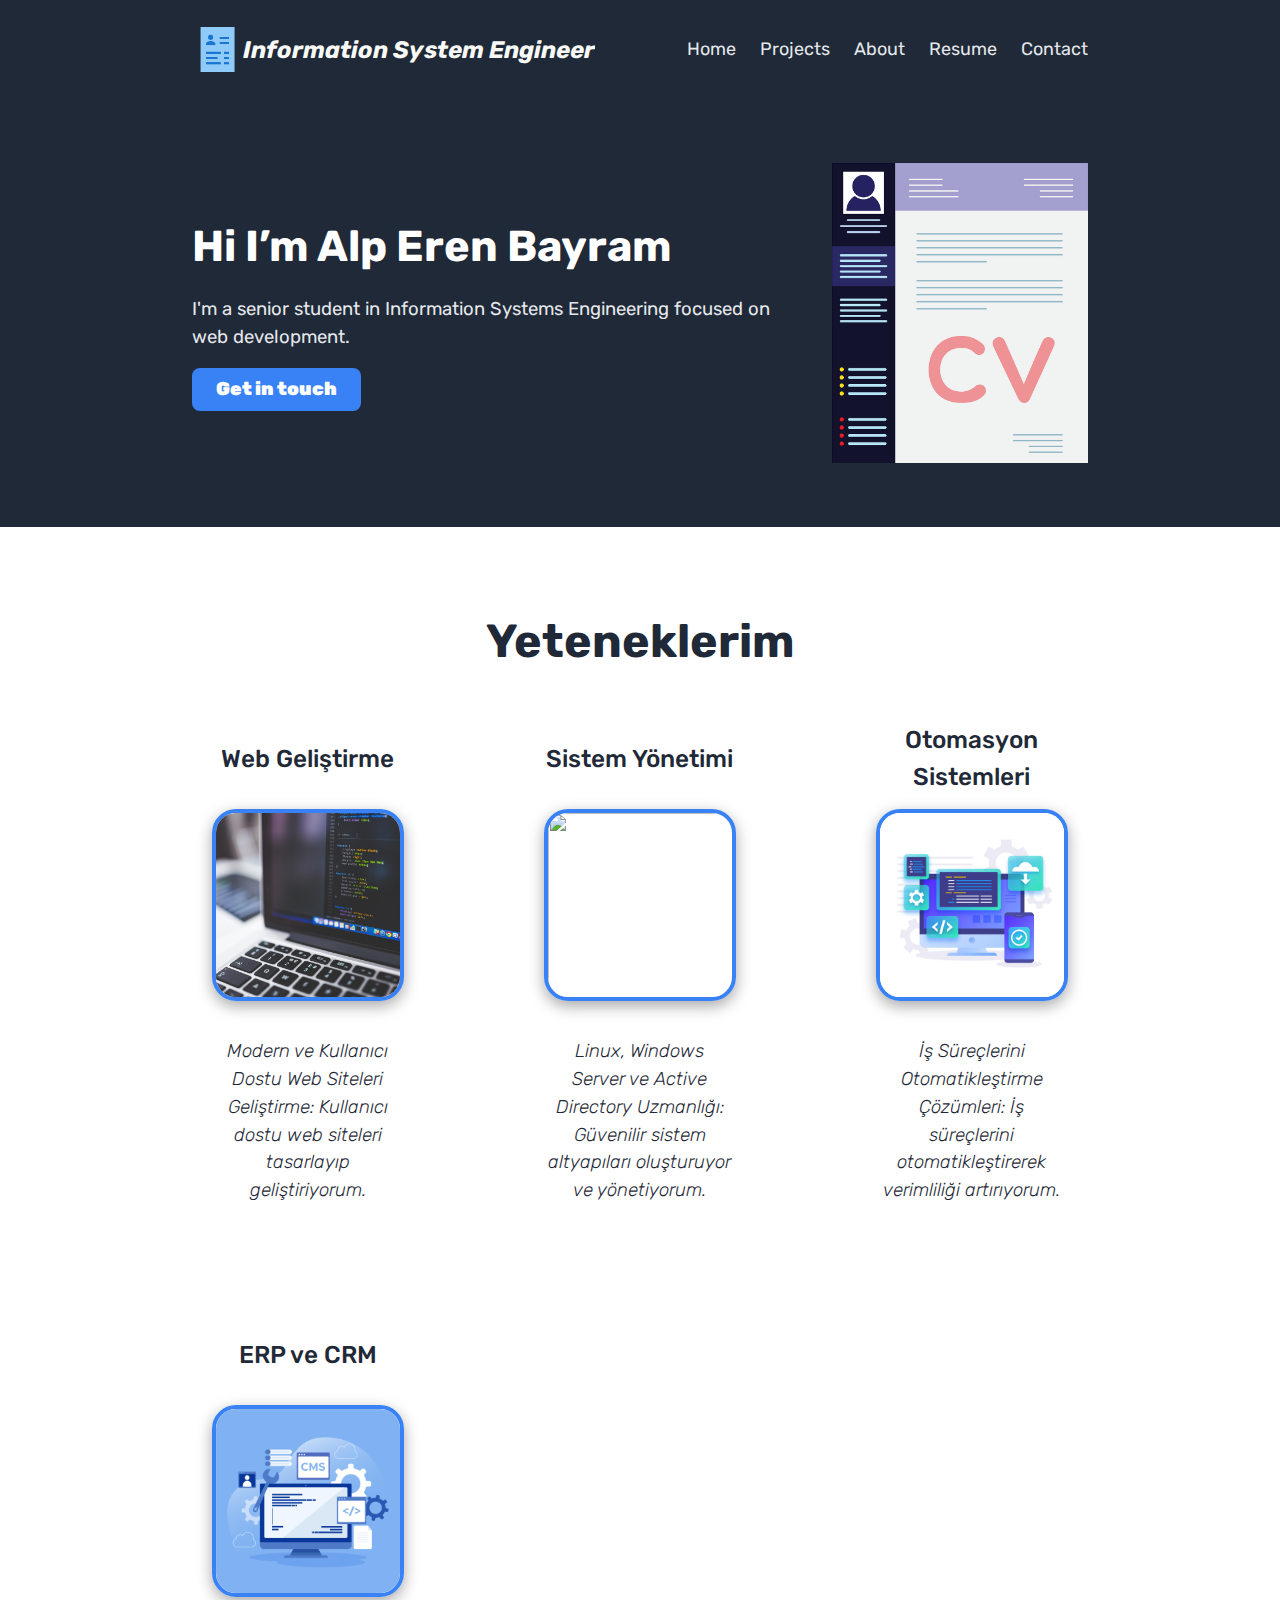
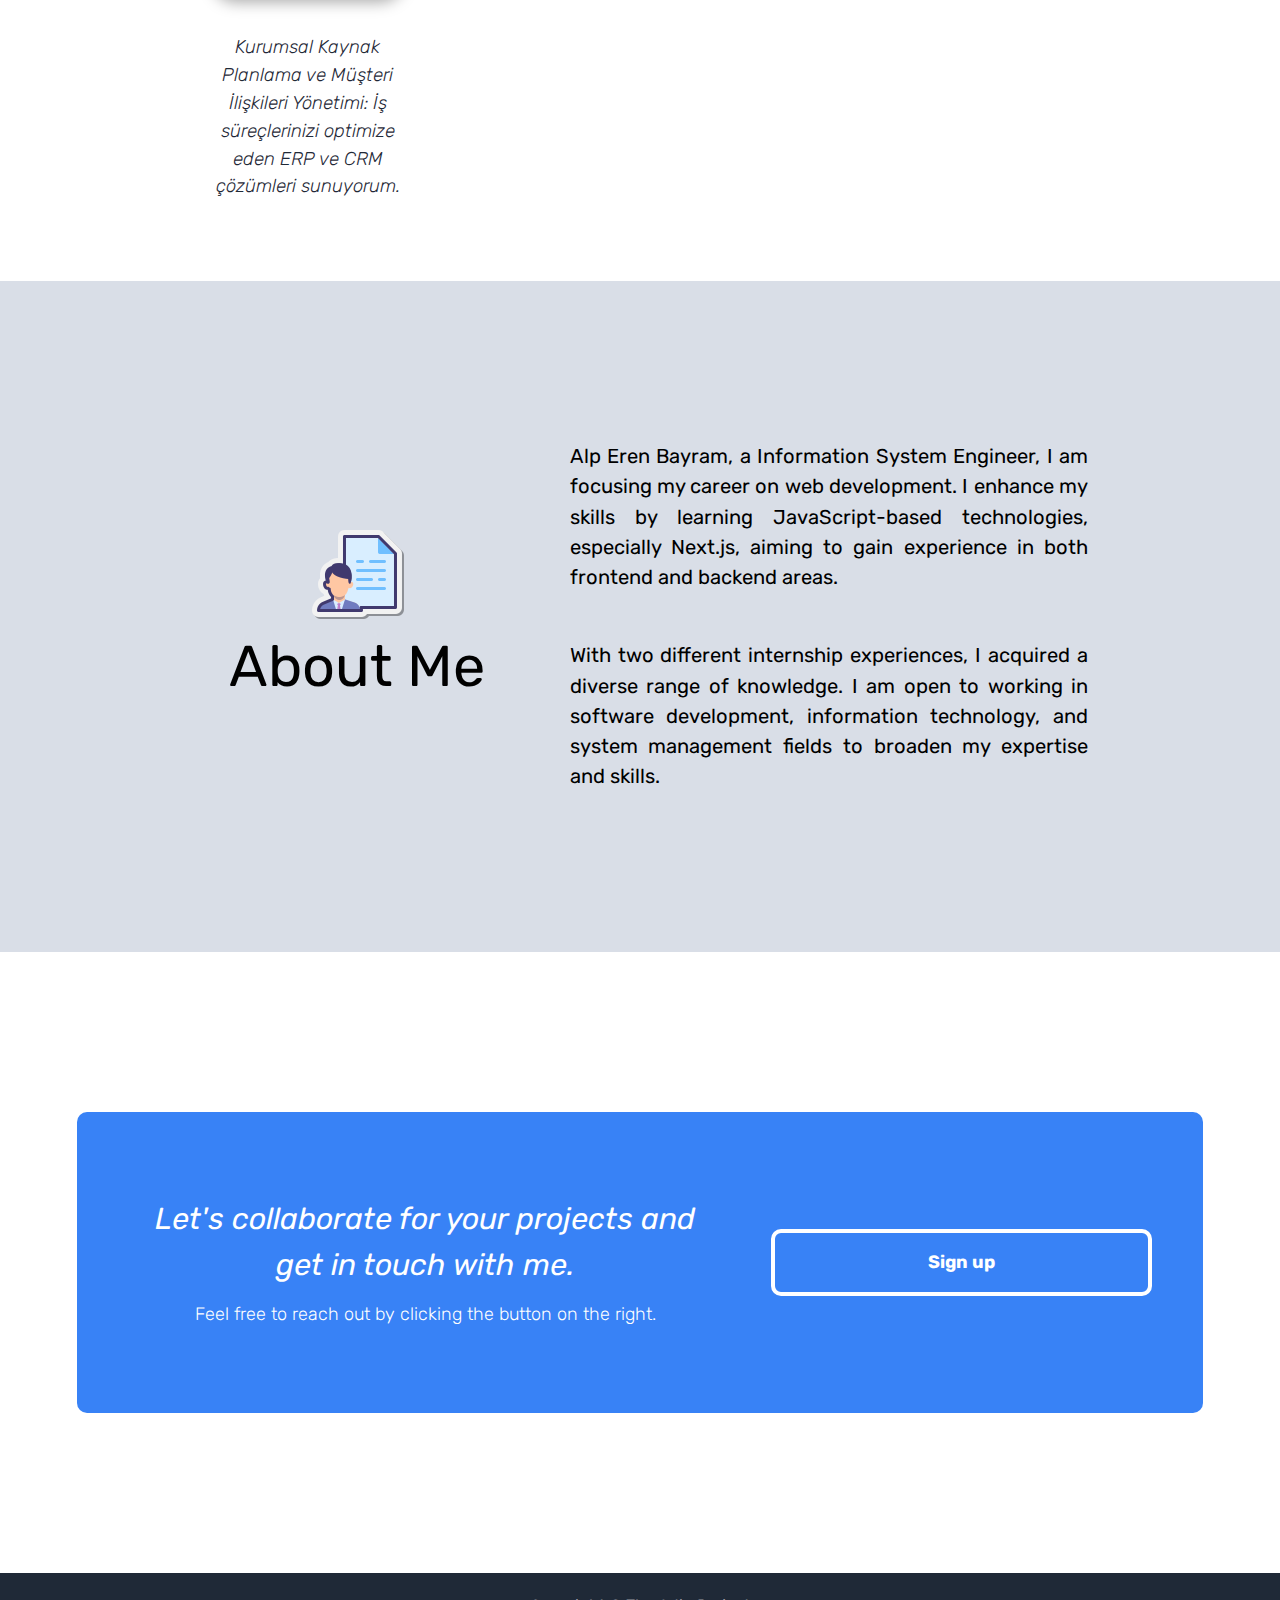
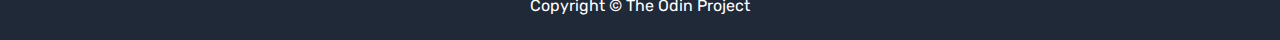
==== index.html @ 826abce3 "Fluid yazı tipi denemesi yaptım ve rem,em,calc,min,max,clamp gibi fonksiyonları denedim. Ekledim." ====
<!DOCTYPE html>
<html lang="en">
    <head>
        <meta charset="UTF-8" />
        <meta name="viewport" content="width=device-width, initial-scale=1.0" />
        <title>Landing Page</title>
        <link rel="stylesheet" href="style.css" />
        <link rel="icon" href="./images/icon2.png" type="image/x-icon" />
        <link rel="preconnect" href="https://fonts.googleapis.com" />
        <link rel="preconnect" href="https://fonts.gstatic.com" crossorigin />
        <link
            href="https://fonts.googleapis.com/css2?family=Rubik:ital,wght@0,300..900;1,300..900&display=swap"
            rel="stylesheet"
        />
    </head>
    <body>
        <!-- /-/-/ Header = Header Logo + Navbar + Hero Section /-/-/ Main = 3x Section /-/-/ Footer /-/-/ -->
        <!-- HEADER -->
        <header class="header">
            <nav class="header-bar">
                <div class="header-bar-logo">
                    <img src="./images/resume1.png" alt="logo" />
                    <p class="header-bar-logo-text">Information System Engineer</p>
                </div>
                <ul class="header-bar-nav">
                    <li>Home</li>                    
                    <li>Projects</li>
                    <li>About</li>
                    <li>Resume</li>
                    <li>Contact</li>
                </ul>
            </nav>
            <div class="header-hero">
                <div class="header-hero-content">
                    <h1>Hi I’m Alp Eren Bayram</h1>
                    <p>
                        I'm a senior student in Information Systems Engineering focused on web
                        development.
                    </p>
                    <button href="#cta" class="header-hero-content-button">Get in touch</button>
                </div>
                <div class="header-hero-image-container">
                    <img class="header-hero-image" src="./images/resume5.png" />
                </div>
            </div>
        </header>
        <!-- MAIN -->
        <main>
            <section class="main-section-1 main-section">
                <div class="whatido"><strong>Yeteneklerim</strong></div>
                <div class="boxes">
                    <div class="box-1 box">
                        <span class="box-header">Web Geliştirme</span>
                        <div class="image-1 box-image">
                            <img src="./images/box1.jpg" alt="" />
                        </div>
                        <p class="box-content">
                            Modern ve Kullanıcı Dostu Web Siteleri Geliştirme: Kullanıcı dostu web
                            siteleri tasarlayıp geliştiriyorum.
                        </p>
                    </div>
                    <div class="box-2 box">
                        <span class="box-header">Sistem Yönetimi</span>

                        <div class="image-2 box-image">
                            <img src="./images/box2.jpg" alt="" />
                        </div>
                        <span class="box-content">
                            Linux, Windows Server ve Active Directory Uzmanlığı: Güvenilir sistem
                            altyapıları oluşturuyor ve yönetiyorum.
                        </span>
                    </div>
                    <div class="box-3 box">
                        <span class="box-header">Otomasyon Sistemleri</span>
                        <div class="image-3 box-image">
                            <img src="./images/box3.jpg" alt="" />
                        </div>
                        <span class="box-content">
                            İş Süreçlerini Otomatikleştirme Çözümleri: İş süreçlerini
                            otomatikleştirerek verimliliği artırıyorum.
                        </span>
                    </div>
                    <div class="box-4 box">
                        <p class="box-header">ERP ve CRM</p>
                        <div class="image-4 box-image">
                            <img src="./images/box4.jpg" alt="" />
                        </div>
                        <span class="box-content">
                            Kurumsal Kaynak Planlama ve Müşteri İlişkileri Yönetimi: İş
                            süreçlerinizi optimize eden ERP ve CRM çözümleri sunuyorum.
                        </span>
                    </div>
                </div>
            </section>

            <section class="main-section-2 main-section">
                <div class="about-container">
                    <div class="about-header about">
                        <img src="./images/about.png" alt="" />
                        <div class="about-me">About Me</div>
                    </div>
                    <div class="about-content about">
                        <p>
                            Alp Eren Bayram, a Information System Engineer, I am focusing
                            my career on web development. I enhance my skills by learning
                            JavaScript-based technologies, especially Next.js, aiming to gain
                            experience in both frontend and backend areas.
                        </p>
                        <p>
                            With two different internship experiences, I acquired a diverse range of
                            knowledge. I am open to working in software development, information
                            technology, and system management fields to broaden my expertise and
                            skills.
                        </p>
                    </div>
                </div>
            </section>

            <section class="main-section-3 main-section">
                <div class="cta-container">
                    <div class="cta-content-container cta">
                        <p class="cta-content-text-1">
                            Let's collaborate for your projects and get in touch with me.
                        </p>
                        <p class="cta-content-text-2">
                            Feel free to reach out by clicking the button on the right.
                        </p>
                    </div>
                    <div class="cta-button-container cta">
                        <button class="cta-button">Sign up</button>
                    </div>
                </div>
            </section>
        </main>
        <!-- FOOTER -->
        
            <div class="footer"><p>Copyright © The Odin Project</p></div>
        
    </body>
</html>
---- style.css ----
* {
    box-sizing: border-box;
    padding: 0;
    margin: 0;
    font-family: "Rubik", sans-serif;
    line-height: 150%;

    /* border: 3px black solid; */
}
/* .header *{
    border: 3px black solid;
} */
ul {
    display: flex;
    text-decoration: none;
    list-style-type: none;
    gap: 24px;
    flex-wrap: wrap;
    /* overflow:auto; */
}

.header {
    background-color: #1f2937;
    color: white;
    flex-direction: column;
    display: flex;
    align-items: center;
}
.header-bar {
    display: flex;
    justify-content: space-between;

    margin-top: 24px;
    margin-bottom: 24px;
    width: 70%;
    gap: 24px;
    flex-wrap: wrap;
}
@media (max-width: 1178px) {
    .header-bar {
        justify-content: center;
    }
}

.header-bar * {
    align-items: center;
}
.header-bar-logo {
    display: flex;
    font-size: 24px;
    font-weight: bold;
    color: #f9faf8;
    flex-direction: row;
    text-align: center;
    font-style: italic;
    flex-wrap: wrap;
    justify-content: space-evenly;
    overflow: hidden;
}

.header-bar-logo img {
    width: 4vw;
    min-width: 48px;
}
.header-bar-nav {
    color: #e5e7eb;
    font-size: 18px;
    justify-content: space-evenly;
    overflow: hidden;
}

.header-hero {
    display: flex;
    justify-content: space-between;
    width: 70%;
    margin: 4em 0;
    flex-wrap: wrap;
    align-items: center;
    gap: 24px;
    overflow: hidden;
}
.header-hero-content {
    /* flex-basis: 60%; */
    display: flex;
    flex-direction: column;
    gap: 16px;
    justify-content: center;
    align-items: flex-start;
    text-align: left;

    flex-grow: 1;
    flex-basis: 320px;
}
.header-hero-content h1 {
    font-size: calc(1.5rem + 1.5vw);
    font-weight: 700;
}
.header-hero-content p {
    font-size: calc(1rem + 0.2vw);
    color: #e5e7eb;
}
.header-hero-content-button {
    background-color: #3882f6;
    color: white;
    border: 0;
    padding: 8px 24px 8px 24px;
    border-radius: 8px;
    font-weight: 900;
    font-size: calc(1rem + 0.2vw);
}

.header-hero-image-container {
    background-color: #1f2937;
    display: flex;
    justify-content: flex-end;
    height: 100%;
    min-width: 250px;
    flex-grow: 0;
    flex-basis: 20vw;
}

.header-hero-image {
    max-width: 100%;
    display: flex;
}

main {
    display: flex;
    flex-direction: column;
    flex-basis: auto;
}
.main-section {
    display: flex;
    flex-basis: auto;
    flex-grow: 0;
    flex-shrink: 0;
    justify-content: center;
}
.main-section-1 {
    flex-direction: column;
    display: flex;
    align-items: center;

    gap: 2em;
}
.boxes {
    display: flex;
    overflow: hidden;
    /* justify-content: space-evenly; */
    flex-wrap: wrap;
    box-sizing: border-box;
    margin-bottom: 5rem;
    gap: 100px;
}

.whatido {
    color: #1f2937;
    font-size: calc(1.7rem + 1.5vw);
    font-weight: 400;
    text-align: center;
    margin-top: 5rem;
}
.main-section-1 > div {
    width: 70%;
}
.box-content {
    display: flex;
    font-weight: 300;
    font-size: calc(1rem + 0.2vw);
    font-style: italic;
    flex: 1;
    max-width: 80%;
    margin-top: 2em;
}

.boxes .box {
    color: #1f2937;
    font-weight: 400;
    display: flex;
    flex-direction: column;
    align-items: center;

    text-align: center;

    flex-basis: calc(25% - 75px);
}
.box-image {
    display: flex;
    flex-direction: column;

    border-radius: 24px;
}
.box-image img {
    border-radius: 24px;
    object-fit: cover;
    width: 12em;
    height: 12em;
    border: #3882f6 solid 4px;
    box-shadow: rgba(0, 0, 0, 0.35) 0px 5px 15px;
}
.box-header {
    font-size: calc(1.2rem + 0.4vw);
    display: flex;
    flex-grow: 0;
    flex-basis: 100px;
    align-items: center;
    font-weight: 500;
}

.main-section-2 {
    background-color: #d9dee7;
}

.about-container {
    width: 70%;
    display: flex;
    flex-wrap: wrap;

    justify-content: space-between;
    gap: 48px;
    text-align: justify;
    margin: 10rem auto;
}
.about {
    display: flex;
    align-items: center;
    text-align: justify;
}
.about-header {
    font-size: calc(2rem + 2vw);
    justify-content: center;
    flex-direction: column;
    flex-basis: 300px;
    flex-grow: 1;
}
.about-content {
    font-size: calc(0.9rem + 0.45vw);
    justify-content: center;
    flex-direction: column;

    gap: 48px;
    flex-basis: 400px;
    flex-grow: 4;
}
.main-section-3 {
    align-items: center;
}
.cta-container {
    box-sizing: content-box;
    display: flex;
    align-items: center;
    width: 80%;
    justify-content: center;
    gap: 48px;
    background-color: #3882f6;
    color: white;
    padding: clamp(2em, 6.7vw, 8em) clamp(0.5em, 4vw, 5em);
    
    border-radius: 10px;
    margin: 10em auto;
    flex-wrap: wrap;
}
.cta-button {
    background-color: #3882f6;
    color: white;
    border: 0;
    padding: 16px 24px 16px 24px;
    
    font-weight: 700;
    font-size: 18px;
    flex-grow: 1;
    border-radius: 10px;
    border: white 4px solid;
}
.cta-content-container {
    display: flex;
    flex-direction: column;
    flex-basis: 350px;
    flex-grow: 3;
    gap: 12px;
}
.cta-content-text-1 {
    display: flex;
    font-size: calc(1.5rem + 0.5vw);
    font-weight: 400;
    font-style: italic;
    text-align: center;
    justify-content: center;
}
.cta-content-text-2 {
    display: flex;
    font-size: calc(0.8rem + 0.4vw);
    font-weight: 200;
    text-align: center;
    justify-content: center;
}
.cta-button-container {
    display: flex;
    flex-grow: 1;
    flex-basis: 300px;
}
.footer {
    display: flex;
    background-color: #1f2937;
    color: white;
    justify-content: center;

    padding-top: clamp(1rem, 1.667vw, 2rem);
    padding-bottom: clamp(1rem, 1.667vw, 2rem);
}
@media (max-width: 848px) {
    .header-hero {
        justify-content: center;
        align-items: center;
        gap: 72px;
    }
    .header-hero-content {
        align-items: center;
        gap: 36px;
        text-align: center;
    }
    .header-hero-image-container {
        min-width: unset;
        flex-basis: 70%;
    }
}
@media (max-width: 1526px) {
    .boxes .box {
        flex-basis: calc(33.33333% - 66.66666px);
    }
}

@media (max-width: 1109px) {
    .boxes .box {
        flex-basis: calc(50% - 50px);
    }
}

@media (max-width: 691px) {
    .boxes .box {
        flex-basis: calc(100%);
    }
}
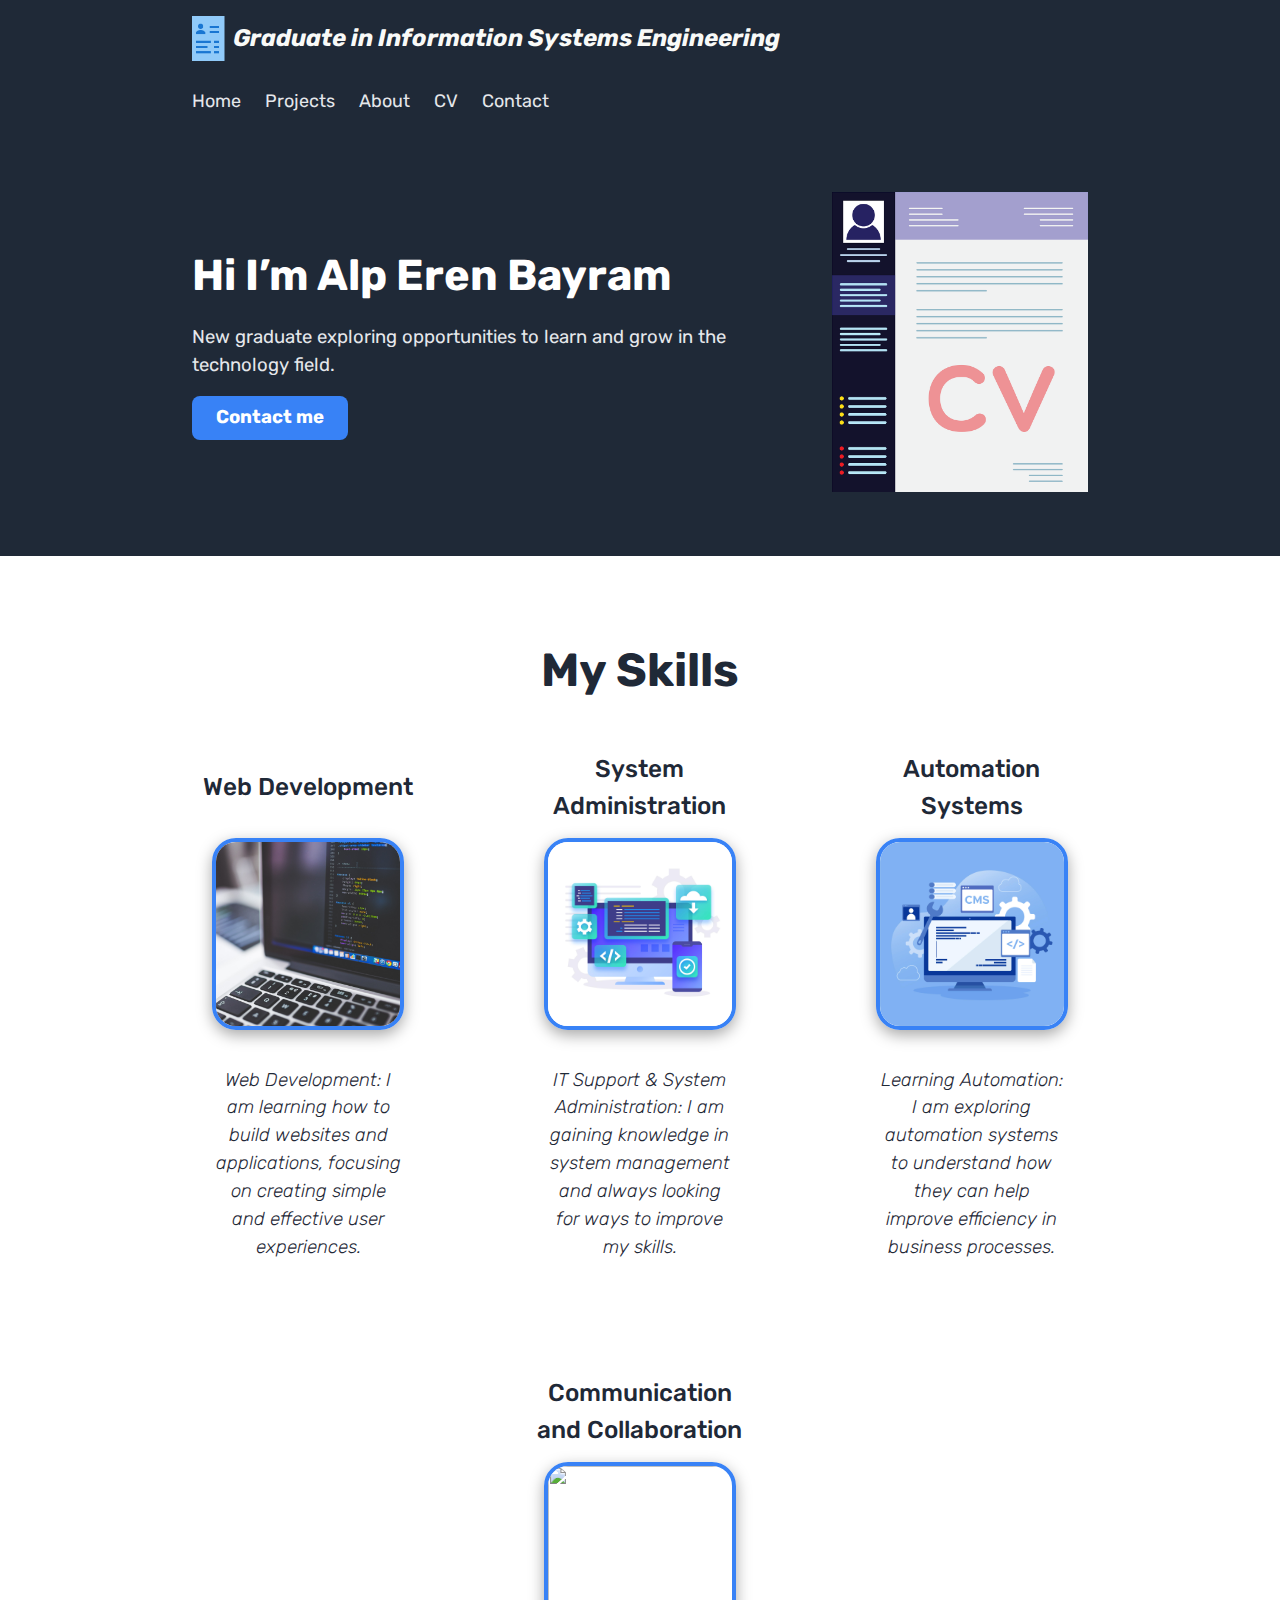
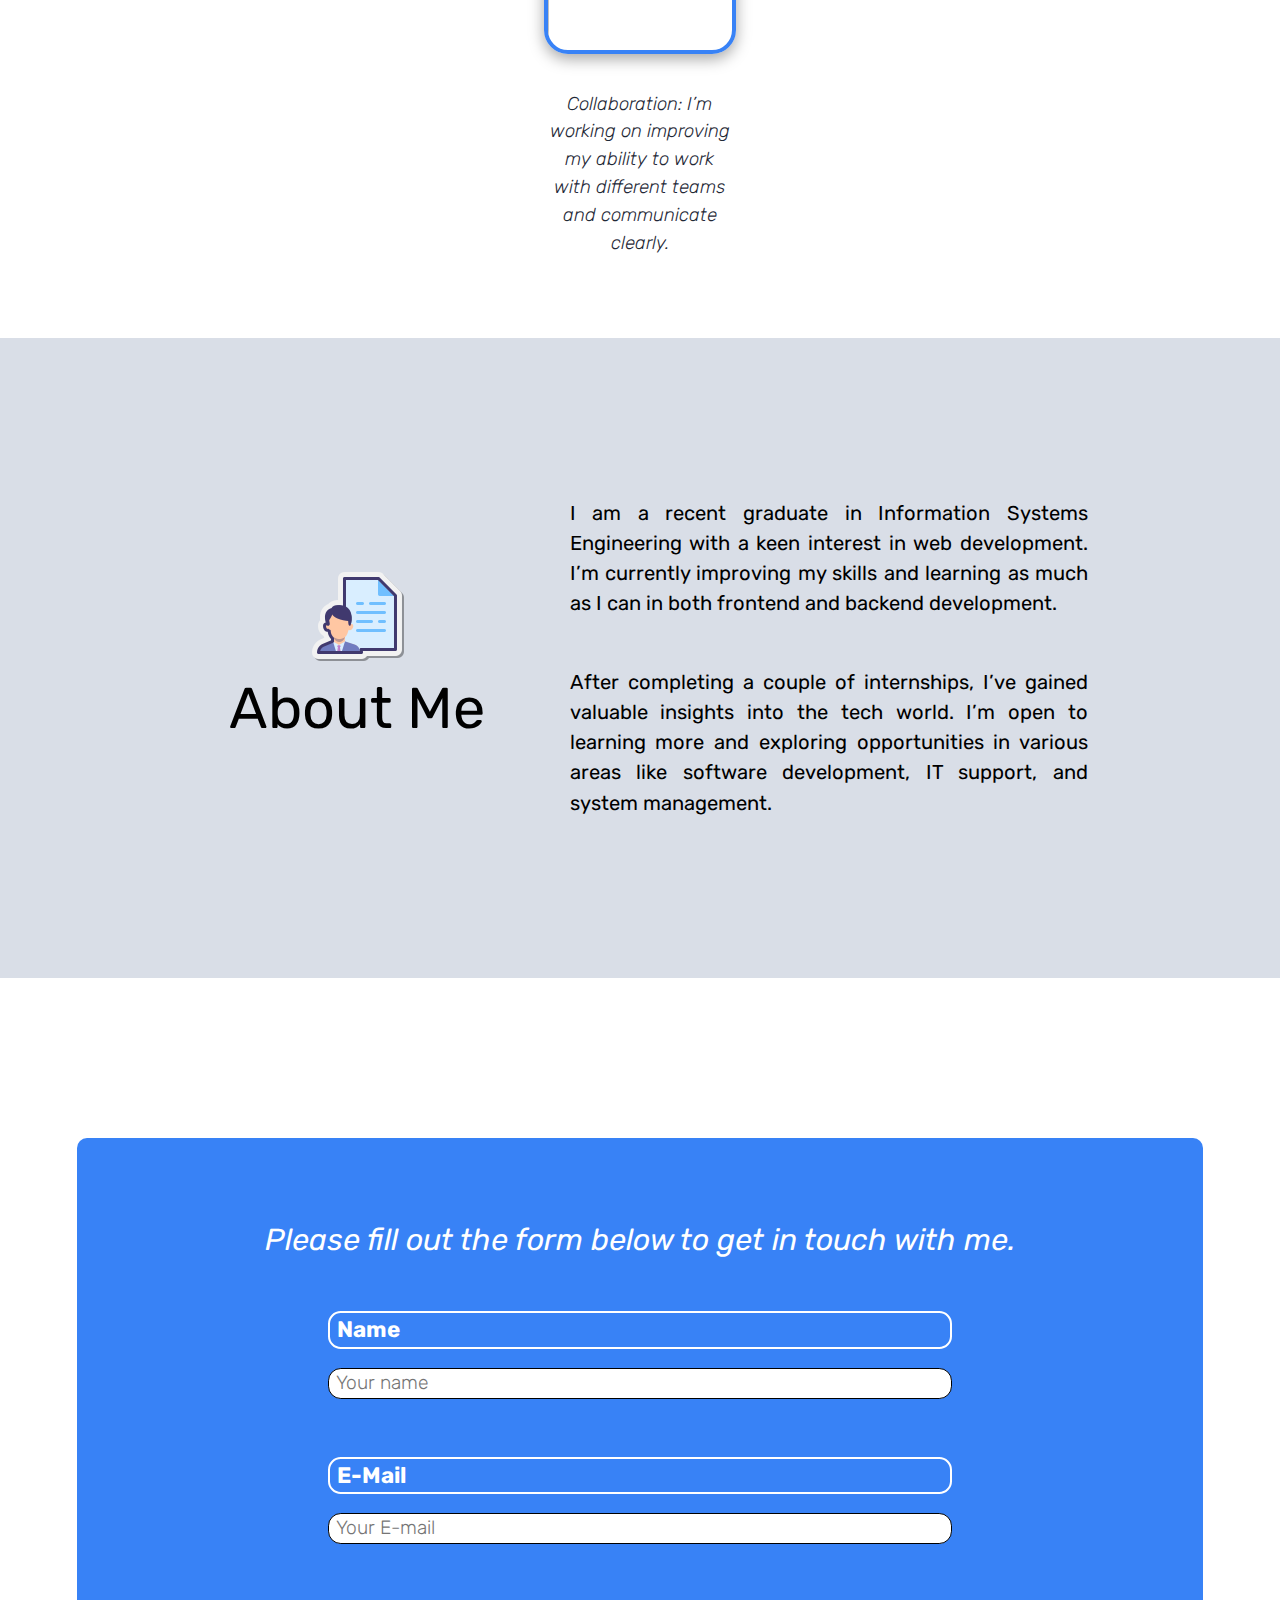
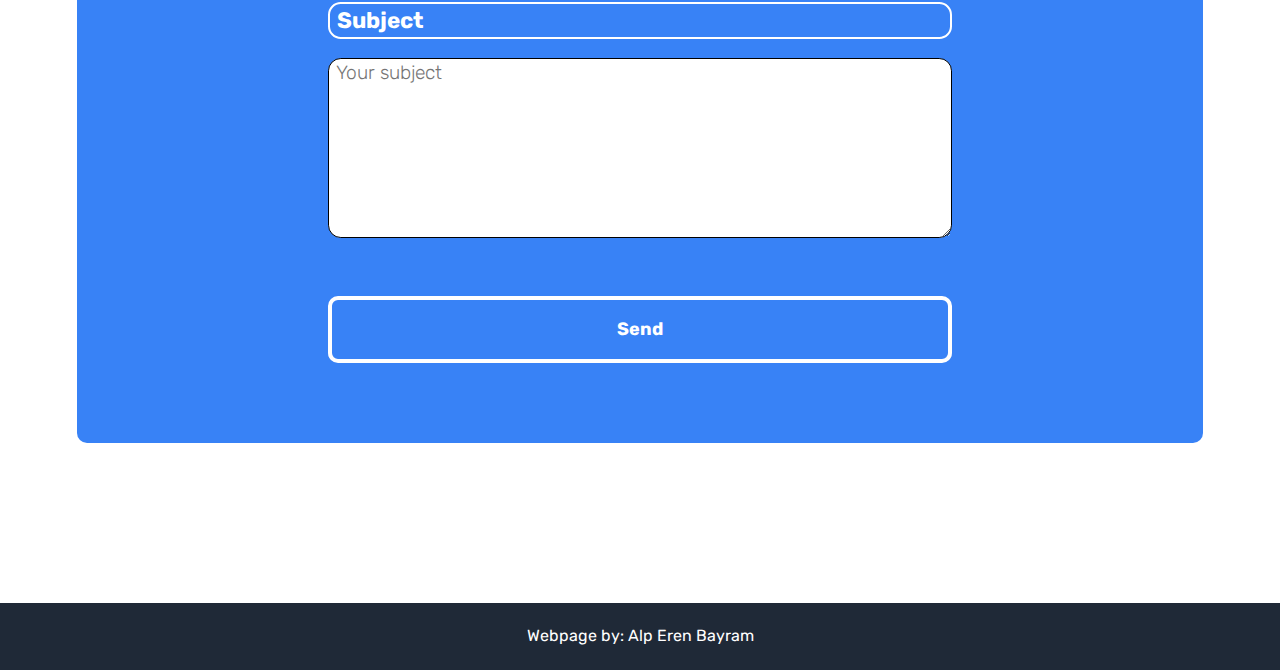
==== commit 7532693c: "Update index.html" ====
--- a/index.html
+++ b/index.html
@@ -1,124 +1,159 @@
 <!DOCTYPE html>
 <html lang="en">
-    <head>
-        <meta charset="UTF-8" />
-        <meta name="viewport" content="width=device-width, initial-scale=1.0" />
-        <title>Landing Page</title>
-        <link rel="stylesheet" href="style.css" />
-        <link rel="icon" href="./images/icon2.png" type="image/x-icon" />
-        <link rel="preconnect" href="https://fonts.googleapis.com" />
-        <link rel="preconnect" href="https://fonts.gstatic.com" crossorigin />
-        <link
-            href="https://fonts.googleapis.com/css2?family=Rubik:ital,wght@0,300..900;1,300..900&display=swap"
-            rel="stylesheet"
-        />
-    </head>
-    <body>
-        <!-- /-/-/ Header = Header Logo + Navbar + Hero Section /-/-/ Main = 3x Section /-/-/ Footer /-/-/ -->
-        <!-- HEADER -->
-        <header class="header">
-            <nav class="header-bar">
-                <div class="header-bar-logo">
-                    <img src="./images/resume1.png" alt="logo" />
-                    <p class="header-bar-logo-text">Information System Engineer</p>
-                </div>
-                <ul class="header-bar-nav">
-                    <li>Home</li>                    
-                    <li>Projects</li>
-                    <li>About</li>
-                    <li>Resume</li>
-                    <li>Contact</li>
-                </ul>
-            </nav>
-            <div class="header-hero">
-                <div class="header-hero-content">
-                    <h1>Hi I’m Alp Eren Bayram</h1>
-                    <p>
-                        I'm a senior student in Information Systems Engineering focused on web
-                        development.
+	<head>
+		<meta charset="UTF-8" />
+		<meta name="viewport" content="width=device-width, initial-scale=1.0" />
+		<meta property="og:title" content="Alp Bayram - Junior Web Developer" />
+<meta property="og:description" content="Explore Alp Bayram's portfolio of web development projects and skills." />
+<meta property="og:image" content="https://alpbayram.me/images/preview.jpg" />
+<meta property="og:url" content="https://alpbayram.me" />
+
+		<title>Alp Eren Bayram</title>
+		<link rel="stylesheet" href="style.css" />
+		<link rel="icon" href="./images/icon2.png" type="image/x-icon" />
+		<link rel="preconnect" href="https://fonts.googleapis.com" />
+		<link rel="preconnect" href="https://fonts.gstatic.com" crossorigin />
+		<link
+			href="https://fonts.googleapis.com/css2?family=Rubik:ital,wght@0,300..900;1,300..900&display=swap"
+			rel="stylesheet"
+		/>
+		<link rel="stylesheet" href="https://s.pageclip.co/v1/pageclip.css" media="screen" />
+		<script src="index.js" defer></script>
+	</head>
+	<body>
+		<!-- /-/-/ Header = Header Logo + Navbar + Hero Section /-/-/ Main = 3x Section /-/-/ Footer /-/-/ -->
+		<!-- HEADER -->
+         <div class="sticky"><nav class="header-bar">
+            <div class="header-bar-logo">
+                <img src="./images/resume1.png" alt="logo" />
+                <p class="header-bar-logo-text">Graduate in Information Systems Engineering</p>
+            </div>
+            <ul class="header-bar-nav">
+                <li><a href="#header-hero">Home</a></li>
+                <li><a class="project-link" href="https://github.com/alpbayram?tab=repositories">Projects</a></li>
+                <li><a href="#main-section-2">About</a></li>
+                <li><a class="cv-link" href="alpbayramCV.pdf" download>CV</a></li>
+                <li><a href="#main-section-3">Contact</a></li>
+            </ul>
+        </nav></div>
+		<header class="header">
+			
+			<div id="header-hero" class="header-hero">
+				<div class="header-hero-content">
+					<h1>Hi I’m Alp Eren Bayram</h1>
+					<p>
+						New graduate exploring opportunities to learn and grow in the technology field.
+					</p>
+					<a href="#main-section-3" class="header-hero-content-button">Contact me</a>
+				</div>
+				<div class="header-hero-image-container">
+					<img class="header-hero-image" src="./images/resume5.png" />
+				</div>
+			</div>
+		</header>
+		<!-- MAIN -->
+		<main>
+			<section class="main-section-1 main-section">
+				<div class="whatido"><strong>My Skills</strong></div>
+				<div class="boxes">
+					<div class="box-1 box">
+						<span class="box-header">Web Development</span>
+						<div class="image-1 box-image">
+							<img src="./images/box1.jpg" alt="" />
+						</div>
+						<p class="box-content">
+							Web Development: I am learning how to build websites and applications, focusing on creating simple and effective user experiences.
+						</p>
+					</div>
+					<div class="box-2 box">
+						<span class="box-header">System Administration</span>
+
+						<div class="image-2 box-image">
+							<img src="./images/box3.jpg" alt="" />
+						</div>
+						<span class="box-content">
+							IT Support & System Administration: I am gaining knowledge in system management and always looking for ways to improve my skills.
+    </span>
+						</span>
+					</div>
+					<div class="box-3 box">
+						<span class="box-header">Automation Systems</span>
+						<div class="image-3 box-image">
+							<img src="./images/box4.jpg" alt="" />
+						</div>
+						<span class="box-content">
+                            Learning Automation: I am exploring automation systems to understand how they can help improve efficiency in business processes.
+						</span>
+					</div>
+					<div class="box-4 box">
+						<p class="box-header">Communication and Collaboration</p>
+						<div class="image-4 box-image">
+							<img src="./images/box2.jpg" alt="" />
+						</div>
+						<span class="box-content">
+							Collaboration: I’m working on improving my ability to work with different teams and communicate clearly.
+						</span>
+					</div>
+				</div>
+			</section>
+
+			<section id="main-section-2" class="main-section-2 main-section">
+				<div class="about-container">
+					<div class="about-header about">
+						<img src="./images/about.png" alt="" />
+						<div class="about-me">About Me</div>
+					</div>
+					<div class="about-content about">
+						<p>
+							I am a recent graduate in Information Systems Engineering with a keen interest in web development. I’m currently improving my skills and learning as much as I can in both frontend and backend development.
+						</p>
+						<p>
+							After completing a couple of internships, I’ve gained valuable insights into the tech world. I’m open to learning more and exploring opportunities in various areas like software development, IT support, and system management.
+						</p>
+					</div>
+				</div>
+			</section>
+
+			<section id="main-section-3" class="main-section-3 main-section">
+				<div class="cta-container">
+                    <p class="cta-content-text-1">
+                        Please fill out the form below to get in touch with me.
                     </p>
-                    <button href="#cta" class="header-hero-content-button">Get in touch</button>
-                </div>
-                <div class="header-hero-image-container">
-                    <img class="header-hero-image" src="./images/resume5.png" />
-                </div>
-            </div>
-        </header>
-        <!-- MAIN -->
-        <main>
-            <section class="main-section-1 main-section">
-                <div class="whatido"><strong>Yeteneklerim</strong></div>
-                <div class="boxes">
-                    <div class="box-1 box">
-                        <span class="box-header">Web Geliştirme</span>
-                        <div class="image-1 box-image">
-                            <img src="./images/box1.jpg" alt="" />
-                        </div>
-                        <p class="box-content">
-                            Modern ve Kullanıcı Dostu Web Siteleri Geliştirme: Kullanıcı dostu web
-                            siteleri tasarlayıp geliştiriyorum.
-                        </p>
-                    </div>
-                    <div class="box-2 box">
-                        <span class="box-header">Sistem Yönetimi</span>
+					<div class="form-container">
+						<form
+							action="https://send.pageclip.co/vjY4vdlGGwTteQ3tprDz6zpzS5H2dhMa/contact-form"
+							class="pageclip-form"
+							method="post"
+						>
+							<label class="form-item form-label" for="fname">Name</label>
+							<input
+                            placeholder="Your name"
+                            id="fname"
+								class="form-name form-item"
+								type="text"
+								name="name"
+								value=""
+							/>
+							<label class="form-item form-label" for="fmail">E-Mail</label>
+							<input
+                            id="fmail"
+								class="form-mail form-item"
+								type="email"
+								name="email"
+								value=""
+                                placeholder="Your E-mail"
+							/>
+							<label class="form-item form-label" for="fsubject">Subject</label>
+                            <textarea class="form-subject form-item" id="fsubject" name="subject" placeholder="Your subject"rows="4" cols="50"></textarea>
+							
 
-                        <div class="image-2 box-image">
-                            <img src="./images/box2.jpg" alt="" />
-                        </div>
-                        <span class="box-content">
-                            Linux, Windows Server ve Active Directory Uzmanlığı: Güvenilir sistem
-                            altyapıları oluşturuyor ve yönetiyorum.
-                        </span>
-                    </div>
-                    <div class="box-3 box">
-                        <span class="box-header">Otomasyon Sistemleri</span>
-                        <div class="image-3 box-image">
-                            <img src="./images/box3.jpg" alt="" />
-                        </div>
-                        <span class="box-content">
-                            İş Süreçlerini Otomatikleştirme Çözümleri: İş süreçlerini
-                            otomatikleştirerek verimliliği artırıyorum.
-                        </span>
-                    </div>
-                    <div class="box-4 box">
-                        <p class="box-header">ERP ve CRM</p>
-                        <div class="image-4 box-image">
-                            <img src="./images/box4.jpg" alt="" />
-                        </div>
-                        <span class="box-content">
-                            Kurumsal Kaynak Planlama ve Müşteri İlişkileri Yönetimi: İş
-                            süreçlerinizi optimize eden ERP ve CRM çözümleri sunuyorum.
-                        </span>
-                    </div>
-                </div>
-            </section>
-
-            <section class="main-section-2 main-section">
-                <div class="about-container">
-                    <div class="about-header about">
-                        <img src="./images/about.png" alt="" />
-                        <div class="about-me">About Me</div>
-                    </div>
-                    <div class="about-content about">
-                        <p>
-                            Alp Eren Bayram, a Information System Engineer, I am focusing
-                            my career on web development. I enhance my skills by learning
-                            JavaScript-based technologies, especially Next.js, aiming to gain
-                            experience in both frontend and backend areas.
-                        </p>
-                        <p>
-                            With two different internship experiences, I acquired a diverse range of
-                            knowledge. I am open to working in software development, information
-                            technology, and system management fields to broaden my expertise and
-                            skills.
-                        </p>
-                    </div>
-                </div>
-            </section>
-
-            <section class="main-section-3 main-section">
-                <div class="cta-container">
-                    <div class="cta-content-container cta">
+							
+							<button type="submit" class="pageclip-form__submit form-button form-item">
+								<span>Send</span>
+							</button>
+						</form>
+					</div>
+					<!-- <div class="cta-content-container cta">
                         <p class="cta-content-text-1">
                             Let's collaborate for your projects and get in touch with me.
                         </p>
@@ -128,13 +163,13 @@
                     </div>
                     <div class="cta-button-container cta">
                         <button class="cta-button">Sign up</button>
-                    </div>
-                </div>
-            </section>
-        </main>
-        <!-- FOOTER -->
-        
-            <div class="footer"><p>Copyright © The Odin Project</p></div>
-        
-    </body>
+                    </div> -->
+				</div>
+			</section>
+		</main>
+		<!-- FOOTER -->
+
+		<div class="footer"><p>Webpage by: Alp Eren Bayram</p></div>
+		<script src="https://s.pageclip.co/v1/pageclip.js" charset="utf-8"></script>
+	</body>
 </html>
--- a/style.css
+++ b/style.css
@@ -5,7 +5,7 @@
     font-family: "Rubik", sans-serif;
     line-height: 150%;
 
-    /* border: 3px black solid; */
+    /* border: 1.5px black solid; */
 }
 /* .header *{
     border: 3px black solid;
@@ -25,21 +25,35 @@
     flex-direction: column;
     display: flex;
     align-items: center;
+    
 }
 .header-bar {
     display: flex;
     justify-content: space-between;
 
-    margin-top: 24px;
-    margin-bottom: 24px;
+    margin-top: 1vw;
+    margin-bottom: 1vw;
     width: 70%;
     gap: 24px;
     flex-wrap: wrap;
+    
+}
+.sticky{
+    background-color: #1f2937;
+    color: white;
+    flex-direction: column;
+    display: flex;
+    align-items: center;
+    position: sticky;
+top: 0px;
+z-index: 1000;
 }
 @media (max-width: 1178px) {
     .header-bar {
         justify-content: center;
-    }
+        
+    }
+    
 }
 
 .header-bar * {
@@ -61,12 +75,14 @@
 .header-bar-logo img {
     width: 4vw;
     min-width: 48px;
-}
-.header-bar-nav {
+    margin-left: -10px;
+}
+.header-bar-nav a{
     color: #e5e7eb;
     font-size: 18px;
     justify-content: space-evenly;
     overflow: hidden;
+    text-decoration: none;
 }
 
 .header-hero {
@@ -78,6 +94,7 @@
     align-items: center;
     gap: 24px;
     overflow: hidden;
+    scroll-margin-top: 10em;
 }
 .header-hero-content {
     /* flex-basis: 60%; */
@@ -105,8 +122,9 @@
     border: 0;
     padding: 8px 24px 8px 24px;
     border-radius: 8px;
-    font-weight: 900;
+    font-weight: 700;
     font-size: calc(1rem + 0.2vw);
+    text-decoration: none;
 }
 
 .header-hero-image-container {
@@ -146,7 +164,7 @@
 .boxes {
     display: flex;
     overflow: hidden;
-    /* justify-content: space-evenly; */
+    justify-content: center;
     flex-wrap: wrap;
     box-sizing: border-box;
     margin-bottom: 5rem;
@@ -244,6 +262,7 @@
 }
 .main-section-3 {
     align-items: center;
+    scroll-margin-top: -8em;
 }
 .cta-container {
     box-sizing: content-box;
@@ -254,8 +273,9 @@
     gap: 48px;
     background-color: #3882f6;
     color: white;
-    padding: clamp(2em, 6.7vw, 8em) clamp(0.5em, 4vw, 5em);
-    
+    padding: clamp(1em, 6.7vw, 5em) clamp(0.5em, 4vw, 3.5em);
+    flex-direction: column;
+
     border-radius: 10px;
     margin: 10em auto;
     flex-wrap: wrap;
@@ -299,6 +319,57 @@
     flex-grow: 1;
     flex-basis: 300px;
 }
+.form-container{
+    display: flex;
+    flex-direction: column;
+}
+.pageclip-form{
+    display: flex;
+    flex-direction: column;
+    align-content: stretch;
+    align-items: stretch;
+    gap: 1.5vw;
+}
+.form-item{
+    display: flex;
+    font-size: calc(1rem + 0.4vw);
+    font-weight: 200;
+    border: black 1px solid;
+    justify-content: start;
+    font-size: clamp(1em, 1.5vw, 3em);
+    border-radius: 1vw;
+    padding-left: 0.5vw;
+}
+.form-subject{
+    width:  100%;
+    
+    height: 20vh;
+    align-self: center;
+    align-items: start;
+    justify-content: start;
+    align-content: start;
+    font-size: clamp(1em, 1.5vw, 3em);
+}
+.form-button{
+    background-color: #3882f6;
+    color: white;
+    border: 0;
+    padding: 16px 24px 16px 24px;
+    cursor: pointer;
+    font-weight: 700;
+    font-size: 18px;
+    justify-content: center;
+    border-radius: 10px;
+    border: white 4px solid;
+}
+.form-label{
+    font-weight: 700;
+    font-size: calc(0.6rem + 1vw);
+    border: white 2px solid;
+}
+#fmail,#fsubject,#fname{
+    margin-bottom: clamp(1em, 3vw, 3em);
+}
 .footer {
     display: flex;
     background-color: #1f2937;
@@ -314,6 +385,26 @@
         align-items: center;
         gap: 72px;
     }
+    .header-bar{
+        gap: 1vh;
+        margin-top: 1vh;
+  margin-bottom: 1vh;
+    }
+    .header-bar-logo img{
+        min-width: 6vw;
+        margin-left: 0px;
+    }
+    .header-bar-logo{
+        font-size: 3vw;
+    }
+    .header-bar-nav {
+        
+        gap:3vw;
+    }
+    .header-bar-nav a{
+        font-size: 3vw;
+        
+    }
     .header-hero-content {
         align-items: center;
         gap: 36px;
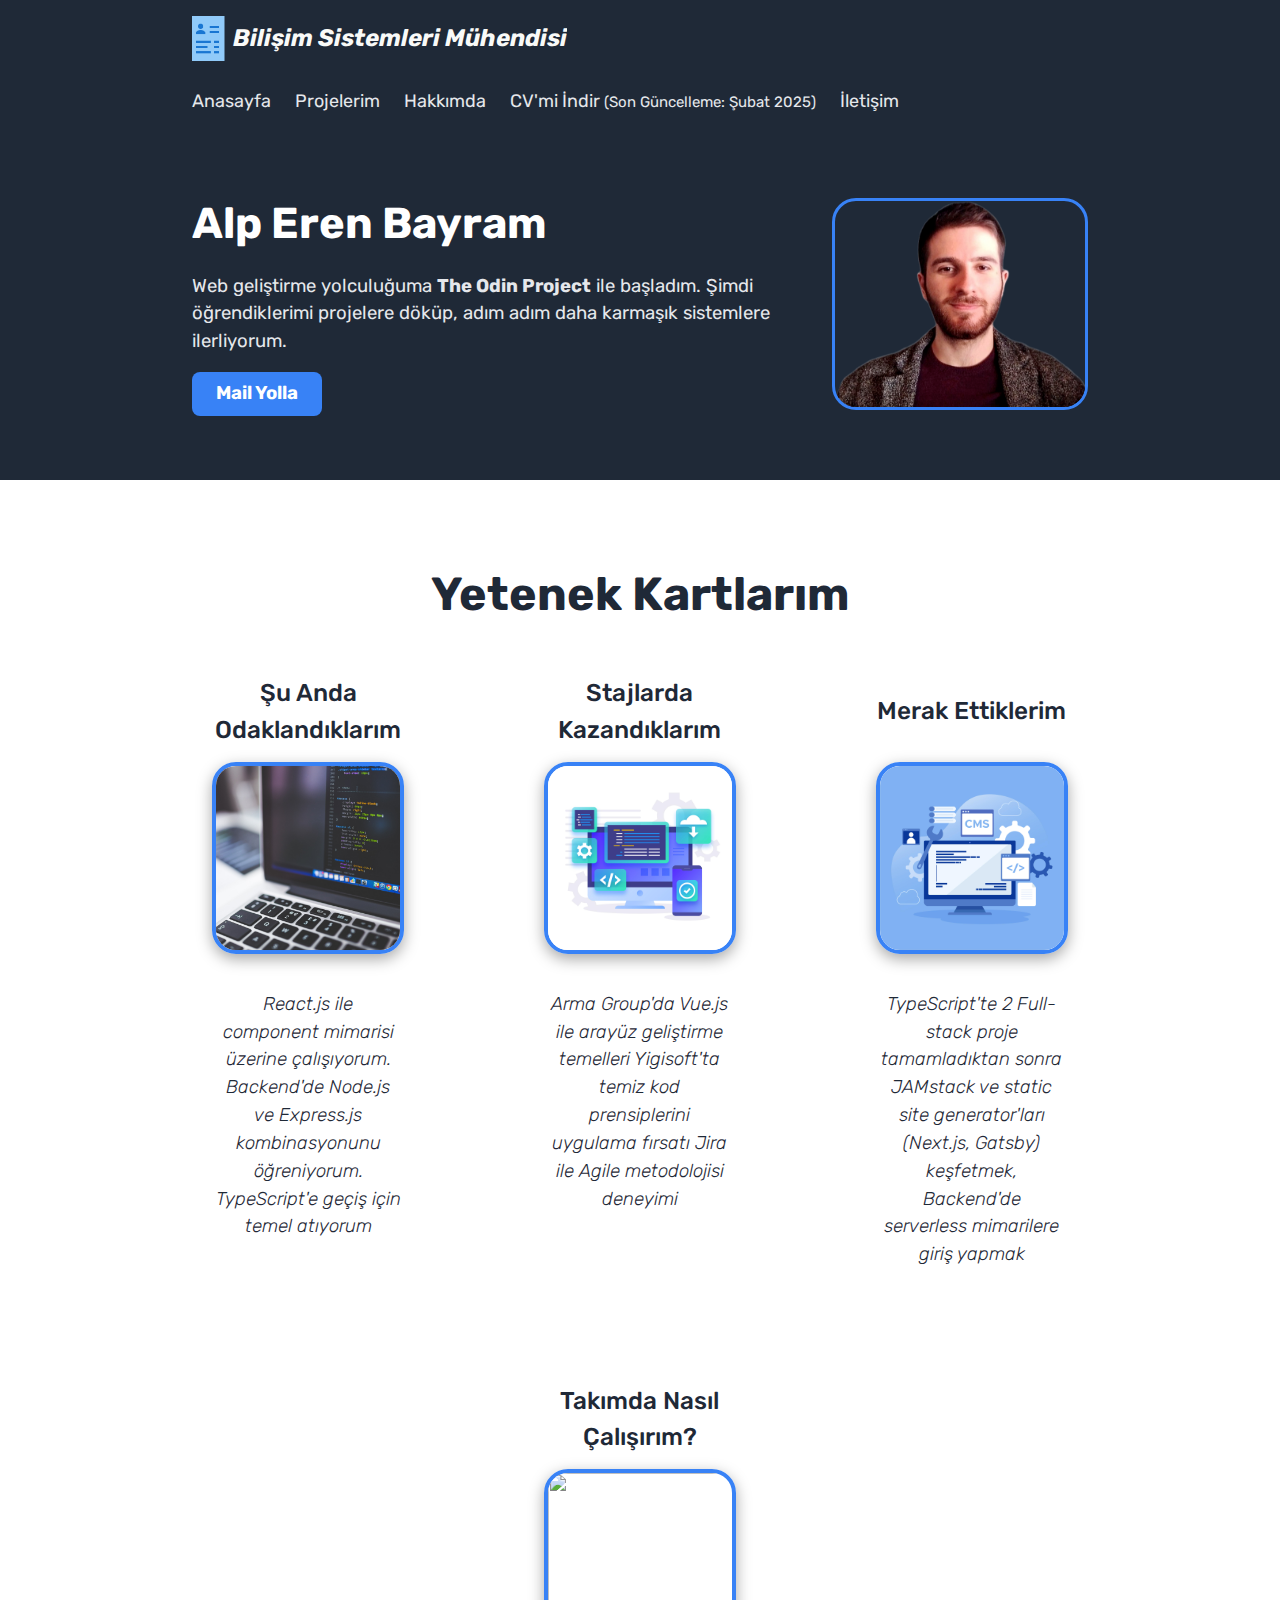
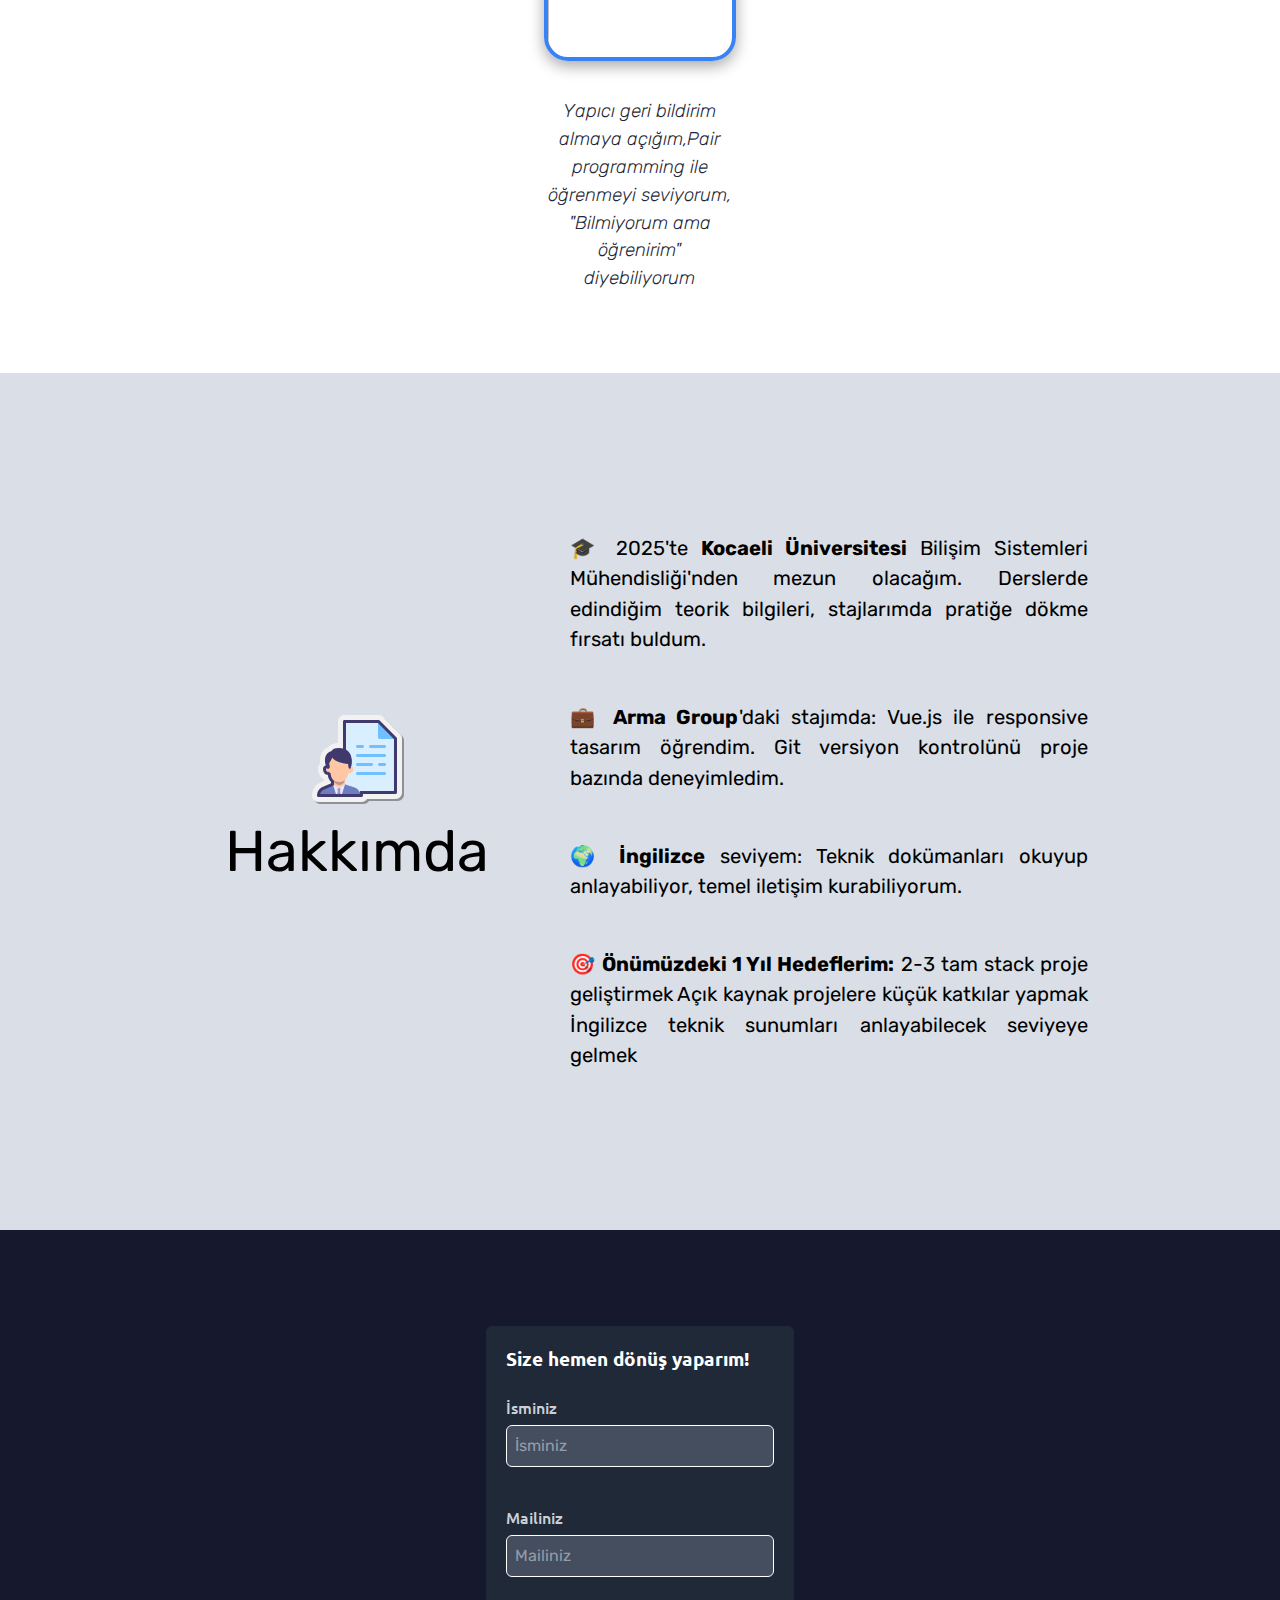
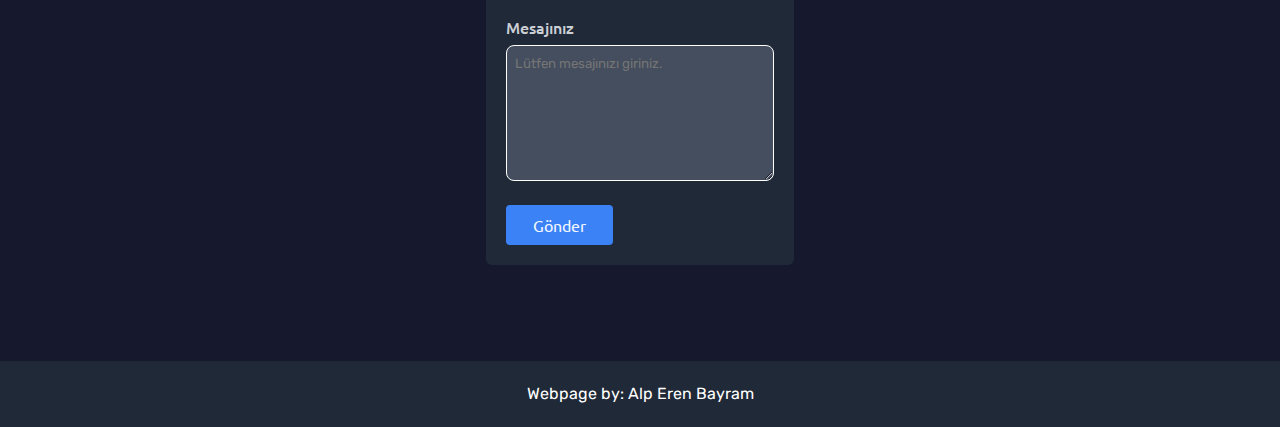
==== commit 76c07285: "Bilgileri güncelledim. Cv güncelledim. Contact form kısmını değiştirdim artık mailime geliyor direkt" ====
--- a/index.html
+++ b/index.html
@@ -3,95 +3,115 @@
 	<head>
 		<meta charset="UTF-8" />
 		<meta name="viewport" content="width=device-width, initial-scale=1.0" />
-		<meta property="og:title" content="Alp Bayram - Junior Web Developer" />
-<meta property="og:description" content="Explore Alp Bayram's portfolio of web development projects and skills." />
-<meta property="og:image" content="https://alpbayram.me/images/preview.jpg" />
-<meta property="og:url" content="https://alpbayram.me" />
+		<meta property="og:title" content="Alp Eren Bayram" />
+		<meta
+			property="og:description"
+			content="Alp Eren Bayram – Projects, skills, and professional details."
+		/>
+		<meta property="og:image" content="https://alpbayram.me/images/preview.jpg" />
+		<meta property="og:url" content="https://alpbayram.me" />
 
 		<title>Alp Eren Bayram</title>
 		<link rel="stylesheet" href="style.css" />
 		<link rel="icon" href="./images/icon2.png" type="image/x-icon" />
 		<link rel="preconnect" href="https://fonts.googleapis.com" />
 		<link rel="preconnect" href="https://fonts.gstatic.com" crossorigin />
+		<link href="https://fonts.googleapis.com/css2?family=Ubuntu:ital,wght@0,500;0,700;1,500;1,700&display=swap" rel="stylesheet">
 		<link
 			href="https://fonts.googleapis.com/css2?family=Rubik:ital,wght@0,300..900;1,300..900&display=swap"
 			rel="stylesheet"
 		/>
-		<link rel="stylesheet" href="https://s.pageclip.co/v1/pageclip.css" media="screen" />
 		<script src="index.js" defer></script>
 	</head>
+
 	<body>
 		<!-- /-/-/ Header = Header Logo + Navbar + Hero Section /-/-/ Main = 3x Section /-/-/ Footer /-/-/ -->
 		<!-- HEADER -->
-         <div class="sticky"><nav class="header-bar">
-            <div class="header-bar-logo">
-                <img src="./images/resume1.png" alt="logo" />
-                <p class="header-bar-logo-text">Graduate in Information Systems Engineering</p>
-            </div>
-            <ul class="header-bar-nav">
-                <li><a href="#header-hero">Home</a></li>
-                <li><a class="project-link" href="https://github.com/alpbayram?tab=repositories">Projects</a></li>
-                <li><a href="#main-section-2">About</a></li>
-                <li><a class="cv-link" href="alpbayramCV.pdf" download>CV</a></li>
-                <li><a href="#main-section-3">Contact</a></li>
-            </ul>
-        </nav></div>
+		<div class="sticky">
+			<nav class="header-bar">
+				<div class="header-bar-logo">
+					<img src="./images/resume1.png" alt="logo" />
+					<p class="header-bar-logo-text">Bilişim Sistemleri Mühendisi</p>
+				</div>
+				<ul class="header-bar-nav">
+					<li><a href="#header-hero">Anasayfa</a></li>
+					<li>
+						<a class="project-link" href="https://github.com/alpbayram?tab=repositories"
+							>Projelerim</a
+						>
+					</li>
+					<li><a href="#main-section-2">Hakkımda</a></li>
+					<li>
+						<a class="cv-link" href="alpbayramCV.pdf" download
+							>CV'mi İndir <small>(Son Güncelleme: Şubat 2025)</small></a
+						>
+					</li>
+					<li><a href="#main-section-3">İletişim</a></li>
+				</ul>
+			</nav>
+		</div>
 		<header class="header">
-			
 			<div id="header-hero" class="header-hero">
 				<div class="header-hero-content">
-					<h1>Hi I’m Alp Eren Bayram</h1>
+					<h1>Alp Eren Bayram</h1>
 					<p>
-						New graduate exploring opportunities to learn and grow in the technology field.
+						Web geliştirme yolculuğuma <strong>The Odin Project</strong> ile başladım.
+						Şimdi öğrendiklerimi projelere döküp, adım adım daha karmaşık sistemlere
+						ilerliyorum.
 					</p>
-					<a href="#main-section-3" class="header-hero-content-button">Contact me</a>
+					<a href="#main-section-3" class="header-hero-content-button">Mail Yolla</a>
 				</div>
 				<div class="header-hero-image-container">
-					<img class="header-hero-image" src="./images/resume5.png" />
+					<img class="header-hero-image" src="./images/deneme.png" />
 				</div>
 			</div>
 		</header>
 		<!-- MAIN -->
 		<main>
 			<section class="main-section-1 main-section">
-				<div class="whatido"><strong>My Skills</strong></div>
+				<div class="whatido"><strong>Yetenek Kartlarım</strong></div>
 				<div class="boxes">
 					<div class="box-1 box">
-						<span class="box-header">Web Development</span>
+						<span class="box-header">Şu Anda Odaklandıklarım</span>
 						<div class="image-1 box-image">
-							<img src="./images/box1.jpg" alt="" />
+							<img src="./images/box1.jpg" alt="Öğrenme" />
 						</div>
 						<p class="box-content">
-							Web Development: I am learning how to build websites and applications, focusing on creating simple and effective user experiences.
+							React.js ile component mimarisi üzerine çalışıyorum. Backend'de Node.js
+							ve Express.js kombinasyonunu öğreniyorum. TypeScript'e geçiş için temel
+							atıyorum
 						</p>
 					</div>
 					<div class="box-2 box">
-						<span class="box-header">System Administration</span>
+						<span class="box-header">Stajlarda Kazandıklarım</span>
 
 						<div class="image-2 box-image">
 							<img src="./images/box3.jpg" alt="" />
 						</div>
-						<span class="box-content">
-							IT Support & System Administration: I am gaining knowledge in system management and always looking for ways to improve my skills.
-    </span>
+						<span class="box-content"
+							>Arma Group'da Vue.js ile arayüz geliştirme temelleri Yigisoft'ta temiz
+							kod prensiplerini uygulama fırsatı Jira ile Agile metodolojisi deneyimi
 						</span>
 					</div>
 					<div class="box-3 box">
-						<span class="box-header">Automation Systems</span>
+						<span class="box-header">Merak Ettiklerim</span>
 						<div class="image-3 box-image">
 							<img src="./images/box4.jpg" alt="" />
 						</div>
 						<span class="box-content">
-                            Learning Automation: I am exploring automation systems to understand how they can help improve efficiency in business processes.
+							TypeScript'te 2 Full-stack proje tamamladıktan sonra JAMstack ve static
+							site generator'ları (Next.js, Gatsby) keşfetmek, Backend'de serverless
+							mimarilere giriş yapmak
 						</span>
 					</div>
 					<div class="box-4 box">
-						<p class="box-header">Communication and Collaboration</p>
+						<p class="box-header">Takımda Nasıl Çalışırım?</p>
 						<div class="image-4 box-image">
 							<img src="./images/box2.jpg" alt="" />
 						</div>
-						<span class="box-content">
-							Collaboration: I’m working on improving my ability to work with different teams and communicate clearly.
+						<span class="box-content"
+							>Yapıcı geri bildirim almaya açığım,Pair programming ile öğrenmeyi
+							seviyorum, "Bilmiyorum ama öğrenirim" diyebiliyorum
 						</span>
 					</div>
 				</div>
@@ -101,14 +121,26 @@
 				<div class="about-container">
 					<div class="about-header about">
 						<img src="./images/about.png" alt="" />
-						<div class="about-me">About Me</div>
+						<div class="about-me">Hakkımda</div>
 					</div>
 					<div class="about-content about">
 						<p>
-							I am a recent graduate in Information Systems Engineering with a keen interest in web development. I’m currently improving my skills and learning as much as I can in both frontend and backend development.
-						</p>
-						<p>
-							After completing a couple of internships, I’ve gained valuable insights into the tech world. I’m open to learning more and exploring opportunities in various areas like software development, IT support, and system management.
+							🎓 2025'te <strong>Kocaeli Üniversitesi</strong> Bilişim Sistemleri
+							Mühendisliği'nden mezun olacağım. Derslerde edindiğim teorik bilgileri,
+							stajlarımda pratiğe dökme fırsatı buldum.
+						</p>
+						<p>
+							💼 <strong>Arma Group</strong>'daki stajımda: Vue.js ile responsive
+							tasarım öğrendim. Git versiyon kontrolünü proje bazında deneyimledim.
+						</p>
+						<p>
+							🌍 <strong>İngilizce</strong> seviyem: Teknik dokümanları okuyup
+							anlayabiliyor, temel iletişim kurabiliyorum.
+						</p>
+						<p>
+							🎯 <strong>Önümüzdeki 1 Yıl Hedeflerim:</strong>
+							2-3 tam stack proje geliştirmek Açık kaynak projelere küçük katkılar
+							yapmak İngilizce teknik sunumları anlayabilecek seviyeye gelmek
 						</p>
 					</div>
 				</div>
@@ -116,60 +148,69 @@
 
 			<section id="main-section-3" class="main-section-3 main-section">
 				<div class="cta-container">
-                    <p class="cta-content-text-1">
-                        Please fill out the form below to get in touch with me.
-                    </p>
+					<p class="cta-content-text-1">Size hemen dönüş yaparım!</p>
 					<div class="form-container">
 						<form
-							action="https://send.pageclip.co/vjY4vdlGGwTteQ3tprDz6zpzS5H2dhMa/contact-form"
-							class="pageclip-form"
+							class="form-section"
+							action="https://api.staticforms.xyz/submit"
 							method="post"
+							id="staticform"
 						>
-							<label class="form-item form-label" for="fname">Name</label>
 							<input
-                            placeholder="Your name"
-                            id="fname"
-								class="form-name form-item"
-								type="text"
-								name="name"
-								value=""
+								type="hidden"
+								name="accessKey"
+								value="a38c93c8-e395-43d5-b4f7-e1617cdcf2c6"
 							/>
-							<label class="form-item form-label" for="fmail">E-Mail</label>
+							<input type="hidden" name="subject" value="Portfolyo Sitesi" />
+
 							<input
-                            id="fmail"
-								class="form-mail form-item"
-								type="email"
-								name="email"
-								value=""
-                                placeholder="Your E-mail"
+								type="hidden"
+								name="redirectTo"
+								value="http://alpbayram.me/thankspage.html"
 							/>
-							<label class="form-item form-label" for="fsubject">Subject</label>
-                            <textarea class="form-subject form-item" id="fsubject" name="subject" placeholder="Your subject"rows="4" cols="50"></textarea>
-							
-
-							
-							<button type="submit" class="pageclip-form__submit form-button form-item">
-								<span>Send</span>
-							</button>
+							<div class="form-division form-isim">
+								<label class="form-label">İsminiz</label>
+
+								<input
+									class="form-input"
+									type="text"
+									name="name"
+									placeholder="İsminiz"
+									required
+								/>
+							</div>
+							<div class="form-division form-mail">
+								<label class="form-label">Mailiniz</label>
+
+								<input
+									class="form-input"
+									type="email"
+									name="email"
+									placeholder="Mailiniz"
+									required
+								/>
+							</div>
+							<div class="form-division form-mesaj">
+								<label class="form-label">Mesajınız</label>
+
+								<textarea
+									
+									class="form-input-textarea"
+									name="message"
+									placeholder="Lütfen mesajınızı giriniz."
+									required
+								></textarea>
+							</div>
+							<button class="form-division form-buton" type="Submit">Gönder</button>
 						</form>
 					</div>
-					<!-- <div class="cta-content-container cta">
-                        <p class="cta-content-text-1">
-                            Let's collaborate for your projects and get in touch with me.
-                        </p>
-                        <p class="cta-content-text-2">
-                            Feel free to reach out by clicking the button on the right.
-                        </p>
-                    </div>
-                    <div class="cta-button-container cta">
-                        <button class="cta-button">Sign up</button>
-                    </div> -->
 				</div>
 			</section>
 		</main>
 		<!-- FOOTER -->
 
-		<div class="footer"><p>Webpage by: Alp Eren Bayram</p></div>
-		<script src="https://s.pageclip.co/v1/pageclip.js" charset="utf-8"></script>
+		<div class="footer">
+			<p>Webpage by: Alp Eren Bayram</p>
+		</div>
 	</body>
 </html>
--- a/style.css
+++ b/style.css
@@ -1,434 +1,421 @@
 * {
-    box-sizing: border-box;
-    padding: 0;
-    margin: 0;
-    font-family: "Rubik", sans-serif;
-    line-height: 150%;
-
-    /* border: 1.5px black solid; */
+	box-sizing: border-box;
+	padding: 0;
+	margin: 0;
+	font-family: "Rubik", sans-serif;
+	line-height: 150%;
+	/* outline: 1.5px solid black; */
+	/* border: 1.5px black solid; */
 }
 /* .header *{
     border: 3px black solid;
 } */
 ul {
-    display: flex;
-    text-decoration: none;
-    list-style-type: none;
-    gap: 24px;
-    flex-wrap: wrap;
-    /* overflow:auto; */
+	display: flex;
+	text-decoration: none;
+	list-style-type: none;
+	gap: 24px;
+	flex-wrap: wrap;
+	/* overflow:auto; */
 }
 
 .header {
-    background-color: #1f2937;
-    color: white;
-    flex-direction: column;
-    display: flex;
-    align-items: center;
+	background-color: #1f2937;
+	color: white;
+	flex-direction: column;
+	display: flex;
+	align-items: center;
+}
+.header-bar {
+	display: flex;
+	justify-content: space-between;
+
+	margin-top: 1vw;
+	margin-bottom: 1vw;
+	width: 70%;
+	gap: 24px;
+	flex-wrap: wrap;
+}
+.sticky {
+	background-color: #1f2937;
+	color: white;
+	flex-direction: column;
+	display: flex;
+	align-items: center;
+	position: sticky;
+	top: 0px;
+	z-index: 1000;
+}
+@media (max-width: 1178px) {
+	.header-bar {
+		justify-content: center;
+	}
+}
+
+.header-bar * {
+	align-items: center;
+}
+.header-bar-logo {
+	display: flex;
+	font-size: 24px;
+	font-weight: bold;
+	color: #f9faf8;
+	flex-direction: row;
+	text-align: center;
+	font-style: italic;
+	flex-wrap: wrap;
+	justify-content: space-evenly;
+	overflow: hidden;
+}
+
+.header-bar-logo img {
+	width: 4vw;
+	min-width: 48px;
+	margin-left: -10px;
+}
+.header-bar-nav a {
+	color: #e5e7eb;
+	font-size: 18px;
+	justify-content: space-evenly;
+	overflow: hidden;
+	text-decoration: none;
+}
+
+.header-hero {
+	display: flex;
+	justify-content: space-between;
+	width: 70%;
+	margin: 4em 0;
+	flex-wrap: wrap;
+	align-items: center;
+	gap: 24px;
+	overflow: hidden;
+	scroll-margin-top: 10em;
+}
+.header-hero-content {
+	/* flex-basis: 60%; */
+	display: flex;
+	flex-direction: column;
+	gap: 16px;
+	justify-content: center;
+	align-items: flex-start;
+	text-align: left;
+
+	flex-grow: 1;
+	flex-basis: 320px;
+}
+.header-hero-content h1 {
+	font-size: calc(1.5rem + 1.5vw);
+	font-weight: 700;
+}
+.header-hero-content p {
+	font-size: calc(1rem + 0.2vw);
+	color: #e5e7eb;
+}
+.header-hero-content-button {
+	background-color: #3882f6;
+	color: white;
+	border: 0;
+	padding: 8px 24px 8px 24px;
+	border-radius: 8px;
+	font-weight: 700;
+	font-size: calc(1rem + 0.2vw);
+	text-decoration: none;
+}
+
+.header-hero-image-container {
+	background-color: #1f2937;
+	display: flex;
+	justify-content: flex-end;
+	height: 100%;
+	min-width: 250px;
+	flex-grow: 0;
+	flex-basis: 20vw;
+}
+
+.header-hero-image {
+	max-width: 100%;
+	display: flex;
+	border: 3px solid #3882f6;
+	border-radius: 24px;
+}
+
+main {
+	display: flex;
+	flex-direction: column;
+	flex-basis: auto;
+}
+.main-section {
+	display: flex;
+	flex-basis: auto;
+	flex-grow: 0;
+	flex-shrink: 0;
+	justify-content: center;
+}
+.main-section-1 {
+	flex-direction: column;
+	display: flex;
+	align-items: center;
+
+	gap: 2em;
+}
+.boxes {
+	display: flex;
+	overflow: hidden;
+	justify-content: center;
+	flex-wrap: wrap;
+	box-sizing: border-box;
+	margin-bottom: 5rem;
+	gap: 100px;
+}
+
+.whatido {
+	color: #1f2937;
+	font-size: calc(1.7rem + 1.5vw);
+	font-weight: 400;
+	text-align: center;
+	margin-top: 5rem;
+}
+.main-section-1 > div {
+	width: 70%;
+}
+.box-content {
+	display: flex;
+	font-weight: 300;
+	font-size: calc(1rem + 0.2vw);
+	font-style: italic;
+	flex: 1;
+	max-width: 80%;
+	margin-top: 2em;
+}
+
+.boxes .box {
+	color: #1f2937;
+	font-weight: 400;
+	display: flex;
+	flex-direction: column;
+	align-items: center;
+
+	text-align: center;
+
+	flex-basis: calc(25% - 75px);
+}
+.box-image {
+	display: flex;
+	flex-direction: column;
+
+	border-radius: 24px;
+}
+.box-image img {
+	border-radius: 24px;
+	object-fit: cover;
+	width: 12em;
+	height: 12em;
+	border: #3882f6 solid 4px;
+	box-shadow: rgba(0, 0, 0, 0.35) 0px 5px 15px;
+}
+.box-header {
+	font-size: calc(1.2rem + 0.4vw);
+	display: flex;
+	flex-grow: 0;
+	flex-basis: 100px;
+	align-items: center;
+	font-weight: 500;
+}
+
+.main-section-2 {
+	background-color: #d9dee7;
+}
+
+.about-container {
+	width: 70%;
+	display: flex;
+	flex-wrap: wrap;
+
+	justify-content: space-between;
+	gap: 48px;
+	text-align: justify;
+	margin: 10rem auto;
+}
+.about {
+	display: flex;
+	align-items: center;
+	text-align: justify;
+}
+.about-header {
+	font-size: calc(2rem + 2vw);
+	justify-content: center;
+	flex-direction: column;
+	flex-basis: 300px;
+	flex-grow: 1;
+}
+.about-content {
+	font-size: calc(0.9rem + 0.45vw);
+	justify-content: center;
+	flex-direction: column;
+
+	gap: 48px;
+	flex-basis: 400px;
+	flex-grow: 4;
+}
+.main-section-3 {
+	align-items: center;
+	scroll-margin-top: -8em;
+    background-color: #16182d;
+}
+.cta-container {
+	box-sizing: content-box;
+	display: flex;
     
-}
-.header-bar {
-    display: flex;
-    justify-content: space-between;
-
-    margin-top: 1vw;
-    margin-bottom: 1vw;
-    width: 70%;
-    gap: 24px;
-    flex-wrap: wrap;
-    
-}
-.sticky{
-    background-color: #1f2937;
-    color: white;
-    flex-direction: column;
-    display: flex;
-    align-items: center;
-    position: sticky;
-top: 0px;
-z-index: 1000;
-}
-@media (max-width: 1178px) {
-    .header-bar {
-        justify-content: center;
-        
-    }
-    
-}
-
-.header-bar * {
-    align-items: center;
-}
-.header-bar-logo {
-    display: flex;
-    font-size: 24px;
-    font-weight: bold;
-    color: #f9faf8;
-    flex-direction: row;
-    text-align: center;
-    font-style: italic;
-    flex-wrap: wrap;
-    justify-content: space-evenly;
-    overflow: hidden;
-}
-
-.header-bar-logo img {
-    width: 4vw;
-    min-width: 48px;
-    margin-left: -10px;
-}
-.header-bar-nav a{
-    color: #e5e7eb;
-    font-size: 18px;
-    justify-content: space-evenly;
-    overflow: hidden;
-    text-decoration: none;
-}
-
-.header-hero {
-    display: flex;
-    justify-content: space-between;
-    width: 70%;
-    margin: 4em 0;
-    flex-wrap: wrap;
-    align-items: center;
-    gap: 24px;
-    overflow: hidden;
-    scroll-margin-top: 10em;
-}
-.header-hero-content {
-    /* flex-basis: 60%; */
-    display: flex;
-    flex-direction: column;
-    gap: 16px;
-    justify-content: center;
-    align-items: flex-start;
-    text-align: left;
-
-    flex-grow: 1;
-    flex-basis: 320px;
-}
-.header-hero-content h1 {
-    font-size: calc(1.5rem + 1.5vw);
-    font-weight: 700;
-}
-.header-hero-content p {
-    font-size: calc(1rem + 0.2vw);
-    color: #e5e7eb;
-}
-.header-hero-content-button {
-    background-color: #3882f6;
-    color: white;
-    border: 0;
-    padding: 8px 24px 8px 24px;
-    border-radius: 8px;
-    font-weight: 700;
-    font-size: calc(1rem + 0.2vw);
-    text-decoration: none;
-}
-
-.header-hero-image-container {
-    background-color: #1f2937;
-    display: flex;
-    justify-content: flex-end;
+	flex-basis: 21%;
+
+	height: 500px;
+	background-color: #1f2937;
+	color: white;
+	padding: clamp(1em, 1.5vw, 5em) clamp(0.5em, 1.5vw, 3.5em);
+
+	border-radius: 6px;
+	margin: 6em auto;
+	flex-wrap: wrap;
+}
+
+.cta-content-text-1 {
+	display: flex;
+	font-size: calc(0.8rem + 0.5vw);
+
+	height: 10%;
+	font-family: "Ubuntu", serif;
+	font-weight: bold;
+	width: 100%;
+}
+.form-container {
+	display: flex;
+	flex-direction: column;
+	height: 90%;
+	width: 100%;
+}
+.form-section {
+	display: flex;
+	flex-direction: column;
+	height: 100%;
+	width: 100%;
+}
+
+.form-division {
+	display: flex;
+	flex-direction: column;
+	flex-grow: 1;
+}
+
+.form-buton {
+	flex-grow: 0;
+	font-family: "Ubuntu", serif;
+	font-size: medium;
+	width: 40%;
+	background-color: #3b82f6;
+	color: #f3f8ff;
+	padding: 8px;
+	border: none;
+	border-radius: 4px;
+}
+.form-label {
+	font-family: "Ubuntu", serif;
+	font-weight: 500;
+	color: #cbcfd5;
+	margin-bottom: 6px;
+}
+.form-input {
+	width: 100%;
+	background-color: #444e5e;
+	border: 1px white solid;
+	border-radius: 6px;
+	color: white;
+
+	font-size: medium;
+	padding: 8px;
+}
+.form-input::placeholder,
+.form-input-textarea {
+	color: #949ca8;
+}
+
+.form-mesaj {
+	height: 0;
+    min-height: 0;
+    flex-grow: 5;
+}
+.form-input-textarea {
+	background-color: #444e5e;
+	border: 1px white solid;
+	border-radius: 8px;
+	color: white;
+	padding: 8px;
+	margin-bottom: 24px;
+    min-width: 100%;
+    max-width: 30vw;
+    min-height: 40%;
     height: 100%;
-    min-width: 250px;
-    flex-grow: 0;
-    flex-basis: 20vw;
-}
-
-.header-hero-image {
-    max-width: 100%;
-    display: flex;
-}
-
-main {
-    display: flex;
-    flex-direction: column;
-    flex-basis: auto;
-}
-.main-section {
-    display: flex;
-    flex-basis: auto;
-    flex-grow: 0;
-    flex-shrink: 0;
-    justify-content: center;
-}
-.main-section-1 {
-    flex-direction: column;
-    display: flex;
-    align-items: center;
-
-    gap: 2em;
-}
-.boxes {
-    display: flex;
-    overflow: hidden;
-    justify-content: center;
-    flex-wrap: wrap;
-    box-sizing: border-box;
-    margin-bottom: 5rem;
-    gap: 100px;
-}
-
-.whatido {
-    color: #1f2937;
-    font-size: calc(1.7rem + 1.5vw);
-    font-weight: 400;
-    text-align: center;
-    margin-top: 5rem;
-}
-.main-section-1 > div {
-    width: 70%;
-}
-.box-content {
-    display: flex;
-    font-weight: 300;
-    font-size: calc(1rem + 0.2vw);
-    font-style: italic;
-    flex: 1;
-    max-width: 80%;
-    margin-top: 2em;
-}
-
-.boxes .box {
-    color: #1f2937;
-    font-weight: 400;
-    display: flex;
-    flex-direction: column;
-    align-items: center;
-
-    text-align: center;
-
-    flex-basis: calc(25% - 75px);
-}
-.box-image {
-    display: flex;
-    flex-direction: column;
-
-    border-radius: 24px;
-}
-.box-image img {
-    border-radius: 24px;
-    object-fit: cover;
-    width: 12em;
-    height: 12em;
-    border: #3882f6 solid 4px;
-    box-shadow: rgba(0, 0, 0, 0.35) 0px 5px 15px;
-}
-.box-header {
-    font-size: calc(1.2rem + 0.4vw);
-    display: flex;
-    flex-grow: 0;
-    flex-basis: 100px;
-    align-items: center;
-    font-weight: 500;
-}
-
-.main-section-2 {
-    background-color: #d9dee7;
-}
-
-.about-container {
-    width: 70%;
-    display: flex;
-    flex-wrap: wrap;
-
-    justify-content: space-between;
-    gap: 48px;
-    text-align: justify;
-    margin: 10rem auto;
-}
-.about {
-    display: flex;
-    align-items: center;
-    text-align: justify;
-}
-.about-header {
-    font-size: calc(2rem + 2vw);
-    justify-content: center;
-    flex-direction: column;
-    flex-basis: 300px;
-    flex-grow: 1;
-}
-.about-content {
-    font-size: calc(0.9rem + 0.45vw);
-    justify-content: center;
-    flex-direction: column;
-
-    gap: 48px;
-    flex-basis: 400px;
-    flex-grow: 4;
-}
-.main-section-3 {
-    align-items: center;
-    scroll-margin-top: -8em;
-}
-.cta-container {
-    box-sizing: content-box;
-    display: flex;
-    align-items: center;
-    width: 80%;
-    justify-content: center;
-    gap: 48px;
-    background-color: #3882f6;
-    color: white;
-    padding: clamp(1em, 6.7vw, 5em) clamp(0.5em, 4vw, 3.5em);
-    flex-direction: column;
-
-    border-radius: 10px;
-    margin: 10em auto;
-    flex-wrap: wrap;
-}
-.cta-button {
-    background-color: #3882f6;
-    color: white;
-    border: 0;
-    padding: 16px 24px 16px 24px;
-    
-    font-weight: 700;
-    font-size: 18px;
-    flex-grow: 1;
-    border-radius: 10px;
-    border: white 4px solid;
-}
-.cta-content-container {
-    display: flex;
-    flex-direction: column;
-    flex-basis: 350px;
-    flex-grow: 3;
-    gap: 12px;
-}
-.cta-content-text-1 {
-    display: flex;
-    font-size: calc(1.5rem + 0.5vw);
-    font-weight: 400;
-    font-style: italic;
-    text-align: center;
-    justify-content: center;
-}
-.cta-content-text-2 {
-    display: flex;
-    font-size: calc(0.8rem + 0.4vw);
-    font-weight: 200;
-    text-align: center;
-    justify-content: center;
-}
-.cta-button-container {
-    display: flex;
-    flex-grow: 1;
-    flex-basis: 300px;
-}
-.form-container{
-    display: flex;
-    flex-direction: column;
-}
-.pageclip-form{
-    display: flex;
-    flex-direction: column;
-    align-content: stretch;
-    align-items: stretch;
-    gap: 1.5vw;
-}
-.form-item{
-    display: flex;
-    font-size: calc(1rem + 0.4vw);
-    font-weight: 200;
-    border: black 1px solid;
-    justify-content: start;
-    font-size: clamp(1em, 1.5vw, 3em);
-    border-radius: 1vw;
-    padding-left: 0.5vw;
-}
-.form-subject{
-    width:  100%;
-    
-    height: 20vh;
-    align-self: center;
-    align-items: start;
-    justify-content: start;
-    align-content: start;
-    font-size: clamp(1em, 1.5vw, 3em);
-}
-.form-button{
-    background-color: #3882f6;
-    color: white;
-    border: 0;
-    padding: 16px 24px 16px 24px;
-    cursor: pointer;
-    font-weight: 700;
-    font-size: 18px;
-    justify-content: center;
-    border-radius: 10px;
-    border: white 4px solid;
-}
-.form-label{
-    font-weight: 700;
-    font-size: calc(0.6rem + 1vw);
-    border: white 2px solid;
-}
-#fmail,#fsubject,#fname{
-    margin-bottom: clamp(1em, 3vw, 3em);
-}
+   
+
+}
+
 .footer {
-    display: flex;
-    background-color: #1f2937;
-    color: white;
-    justify-content: center;
-
-    padding-top: clamp(1rem, 1.667vw, 2rem);
-    padding-bottom: clamp(1rem, 1.667vw, 2rem);
+	display: flex;
+	background-color: #1f2937;
+	color: white;
+	justify-content: center;
+
+	padding-top: clamp(1rem, 1.667vw, 2rem);
+	padding-bottom: clamp(1rem, 1.667vw, 2rem);
 }
 @media (max-width: 848px) {
-    .header-hero {
-        justify-content: center;
-        align-items: center;
-        gap: 72px;
-    }
-    .header-bar{
-        gap: 1vh;
-        margin-top: 1vh;
-  margin-bottom: 1vh;
-    }
-    .header-bar-logo img{
-        min-width: 6vw;
-        margin-left: 0px;
-    }
-    .header-bar-logo{
-        font-size: 3vw;
-    }
-    .header-bar-nav {
-        
-        gap:3vw;
-    }
-    .header-bar-nav a{
-        font-size: 3vw;
-        
-    }
-    .header-hero-content {
-        align-items: center;
-        gap: 36px;
-        text-align: center;
-    }
-    .header-hero-image-container {
-        min-width: unset;
-        flex-basis: 70%;
-    }
+	.header-hero {
+		justify-content: center;
+		align-items: center;
+		gap: 72px;
+	}
+	.header-bar {
+		gap: 1vh;
+		margin-top: 1vh;
+		margin-bottom: 1vh;
+	}
+	.header-bar-logo img {
+		min-width: 6vw;
+		margin-left: 0px;
+	}
+	.header-bar-logo {
+		font-size: 3vw;
+	}
+	.header-bar-nav {
+		gap: 3vw;
+	}
+	.header-bar-nav a {
+		font-size: 3vw;
+	}
+	.header-hero-content {
+		align-items: center;
+		gap: 36px;
+		text-align: center;
+	}
+	.header-hero-image-container {
+		min-width: unset;
+		flex-basis: 70%;
+	}
 }
 @media (max-width: 1526px) {
-    .boxes .box {
-        flex-basis: calc(33.33333% - 66.66666px);
-    }
+	.boxes .box {
+		flex-basis: calc(33.33333% - 66.66666px);
+	}
 }
 
 @media (max-width: 1109px) {
-    .boxes .box {
-        flex-basis: calc(50% - 50px);
-    }
+	.boxes .box {
+		flex-basis: calc(50% - 50px);
+	}
 }
 
 @media (max-width: 691px) {
-    .boxes .box {
-        flex-basis: calc(100%);
-    }
-}
+	.boxes .box {
+		flex-basis: calc(100%);
+	}
+}
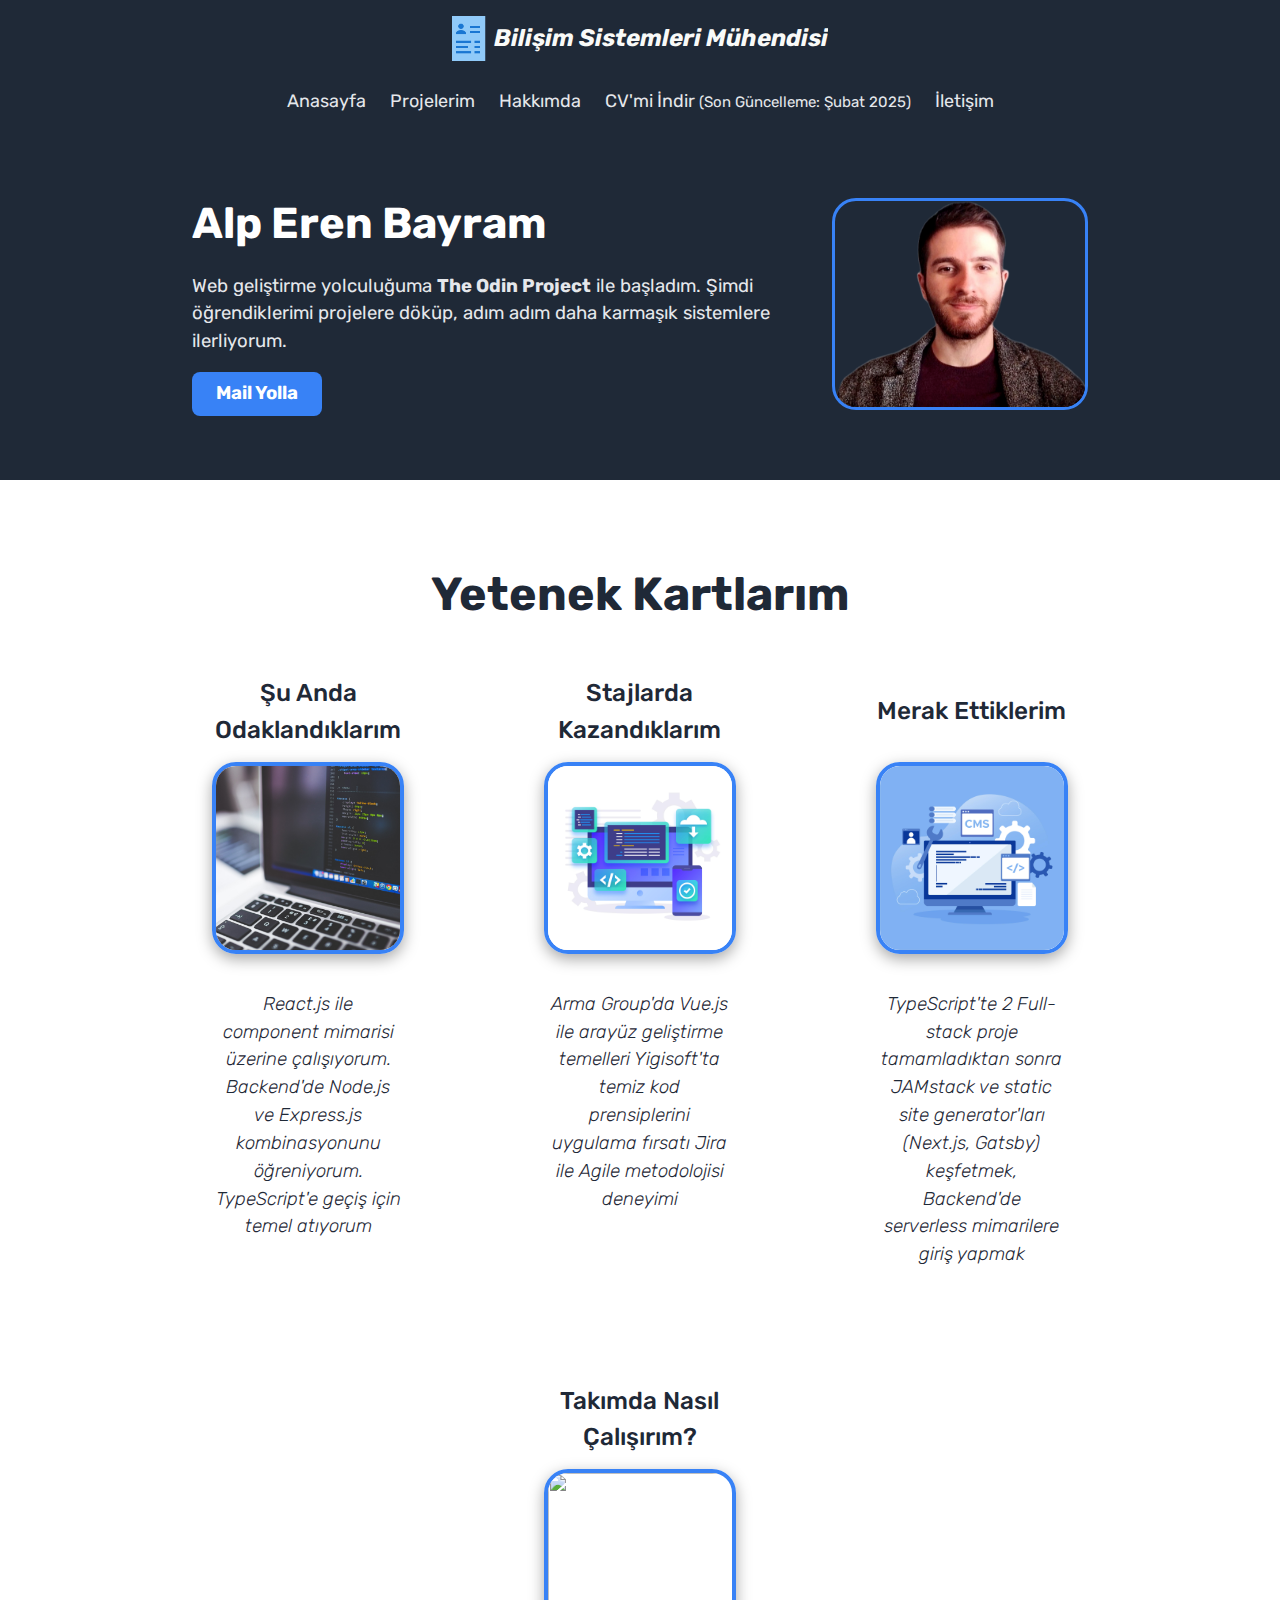
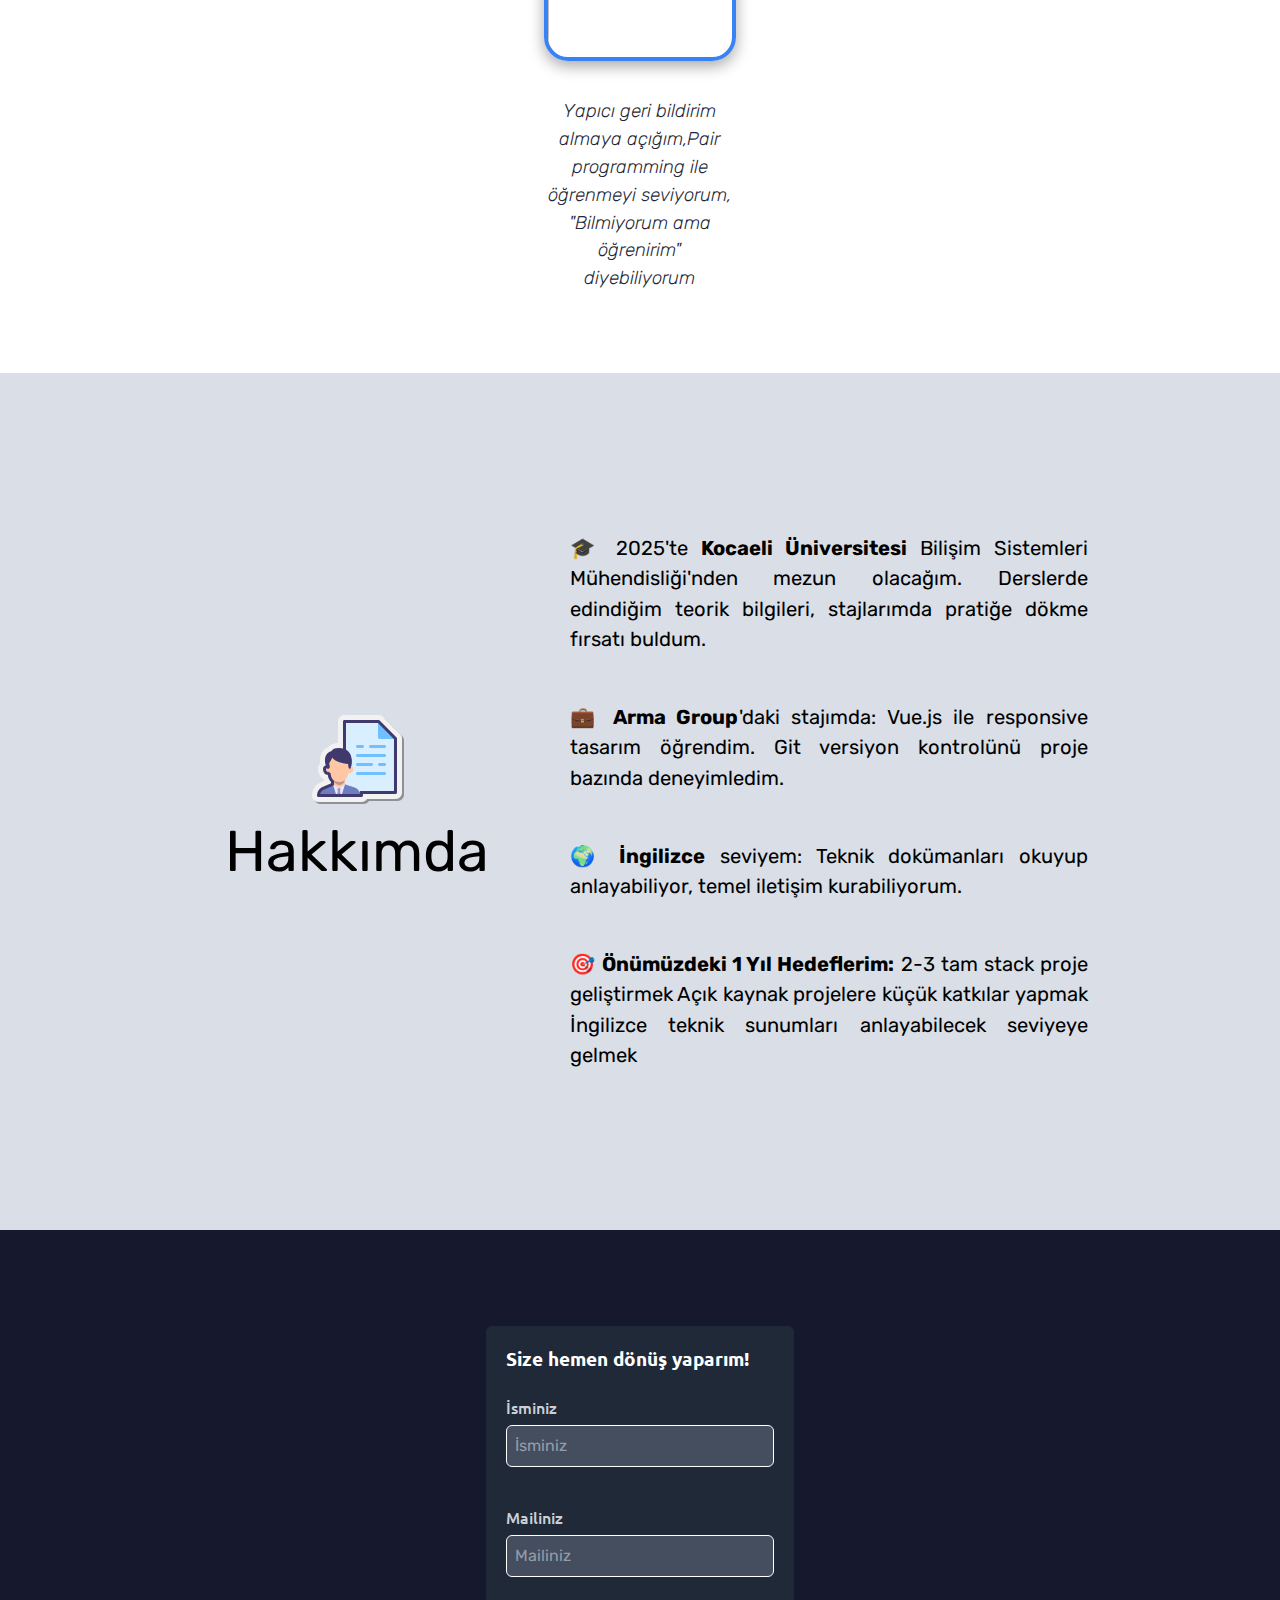
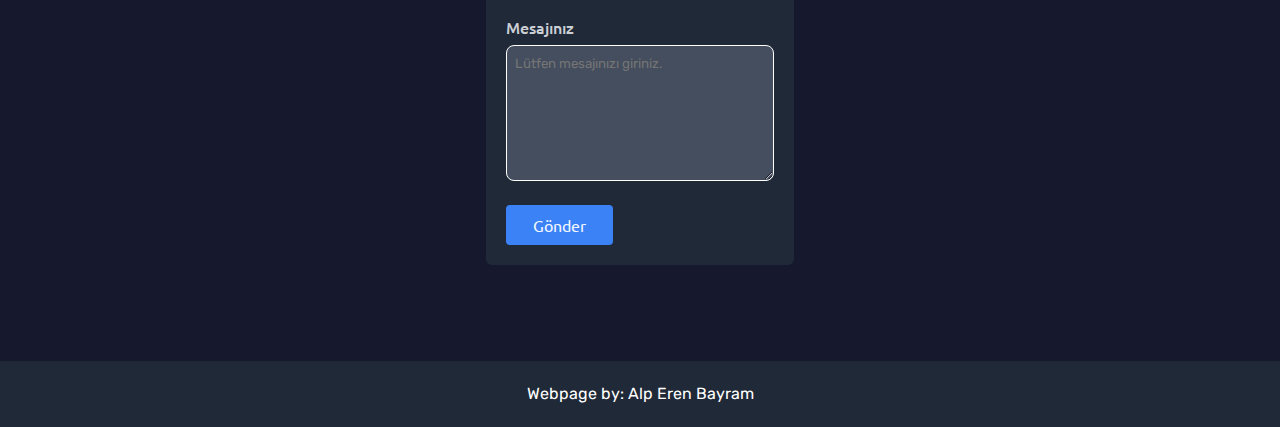
==== commit 48beee0c: "thankspage düzenlemeleri. scroll düzeltme. min max height çalışmaları." ====
--- a/index.html
+++ b/index.html
@@ -34,7 +34,7 @@
 					<p class="header-bar-logo-text">Bilişim Sistemleri Mühendisi</p>
 				</div>
 				<ul class="header-bar-nav">
-					<li><a href="#header-hero">Anasayfa</a></li>
+					<li><a href="#">Anasayfa</a></li>
 					<li>
 						<a class="project-link" href="https://github.com/alpbayram?tab=repositories"
 							>Projelerim</a
--- a/style.css
+++ b/style.css
@@ -16,6 +16,7 @@
 	list-style-type: none;
 	gap: 24px;
 	flex-wrap: wrap;
+	justify-content: space-evenly;
 	/* overflow:auto; */
 }
 
@@ -46,7 +47,7 @@
 	top: 0px;
 	z-index: 1000;
 }
-@media (max-width: 1178px) {
+@media (max-width: 1600px) {
 	.header-bar {
 		justify-content: center;
 	}
@@ -260,7 +261,7 @@
 }
 .main-section-3 {
 	align-items: center;
-	scroll-margin-top: -8em;
+	scroll-margin-top: 0;
     background-color: #16182d;
 }
 .cta-container {
@@ -369,6 +370,15 @@
 	padding-bottom: clamp(1rem, 1.667vw, 2rem);
 }
 @media (max-width: 848px) {
+	.cta-container{
+		flex-basis: 60%
+	}
+	.cta-content-text-1{
+		font-size: 4vw;
+	}
+	.form-buton{
+		width: 100%;
+	}
 	.header-hero {
 		justify-content: center;
 		align-items: center;
@@ -415,7 +425,11 @@
 }
 
 @media (max-width: 691px) {
+	.cta-container{
+		flex-basis: 70%
+	}
 	.boxes .box {
 		flex-basis: calc(100%);
 	}
 }
+/* ThanksPage */
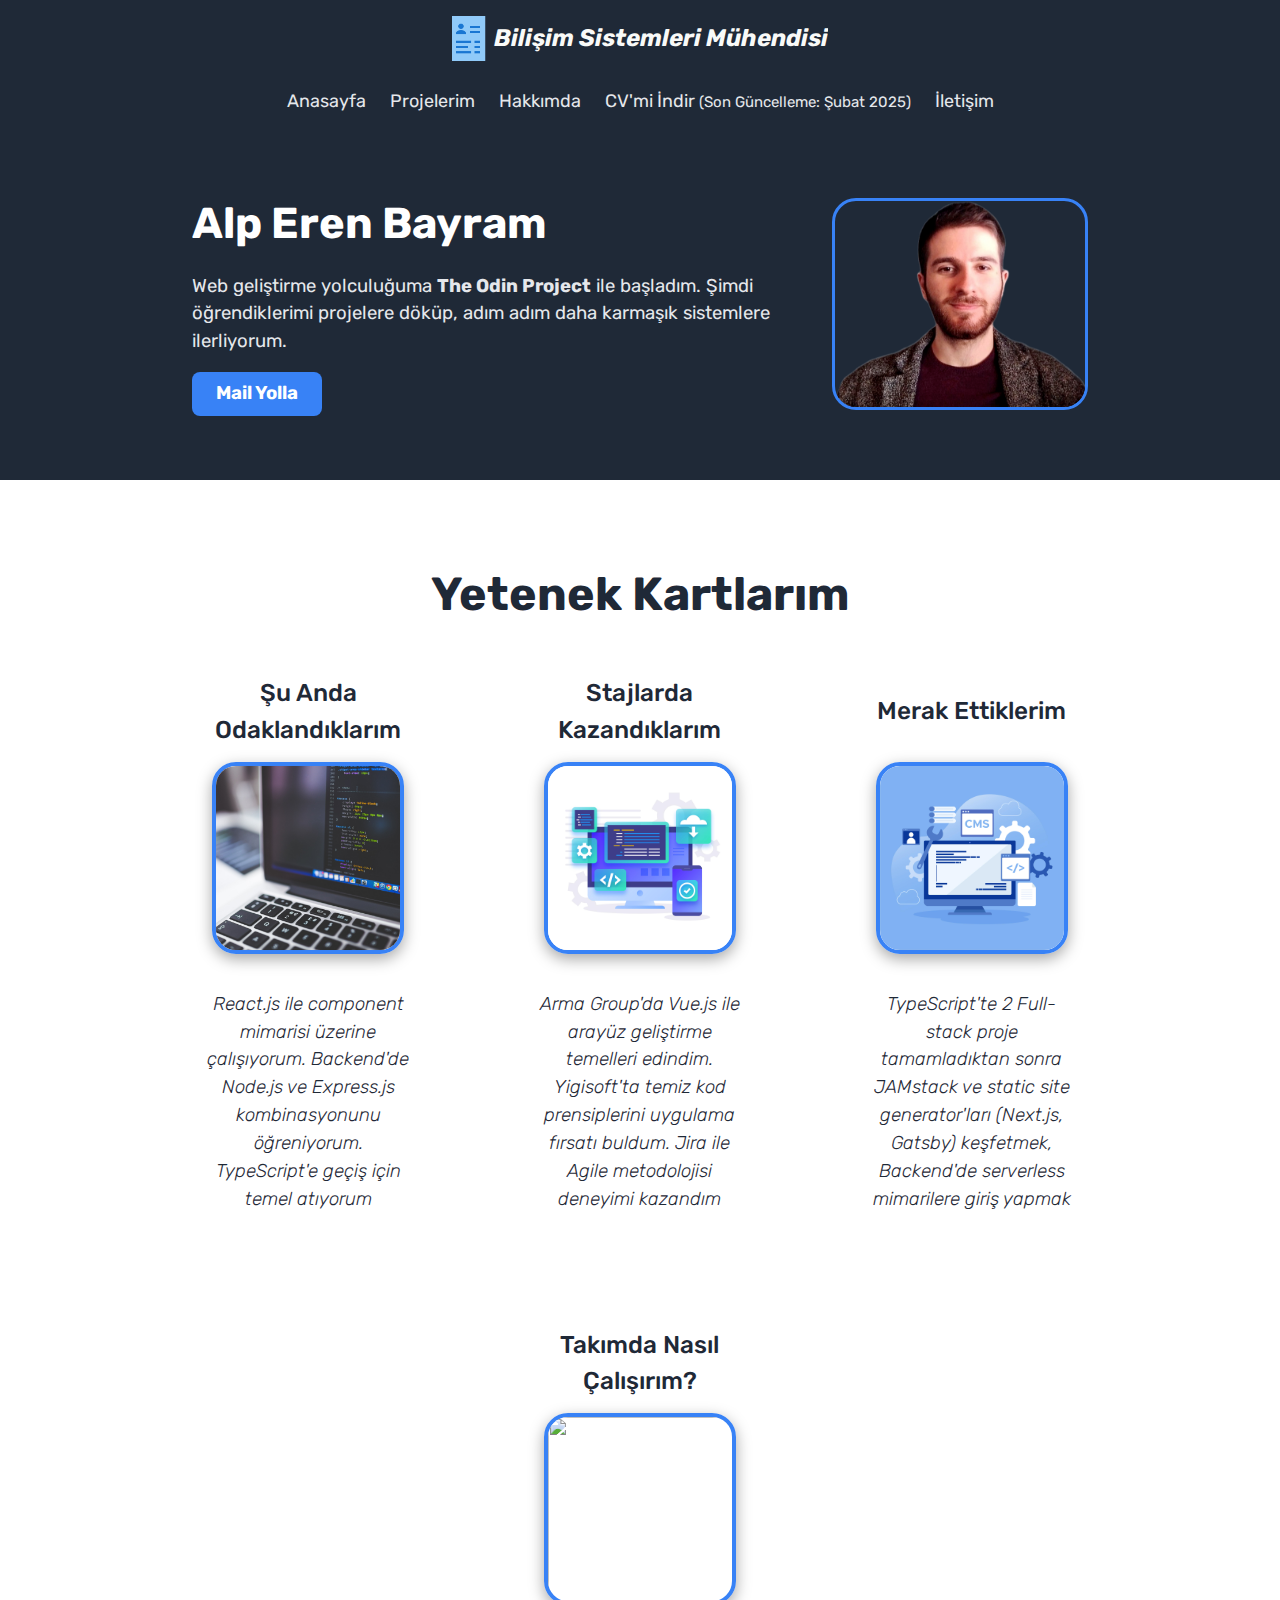
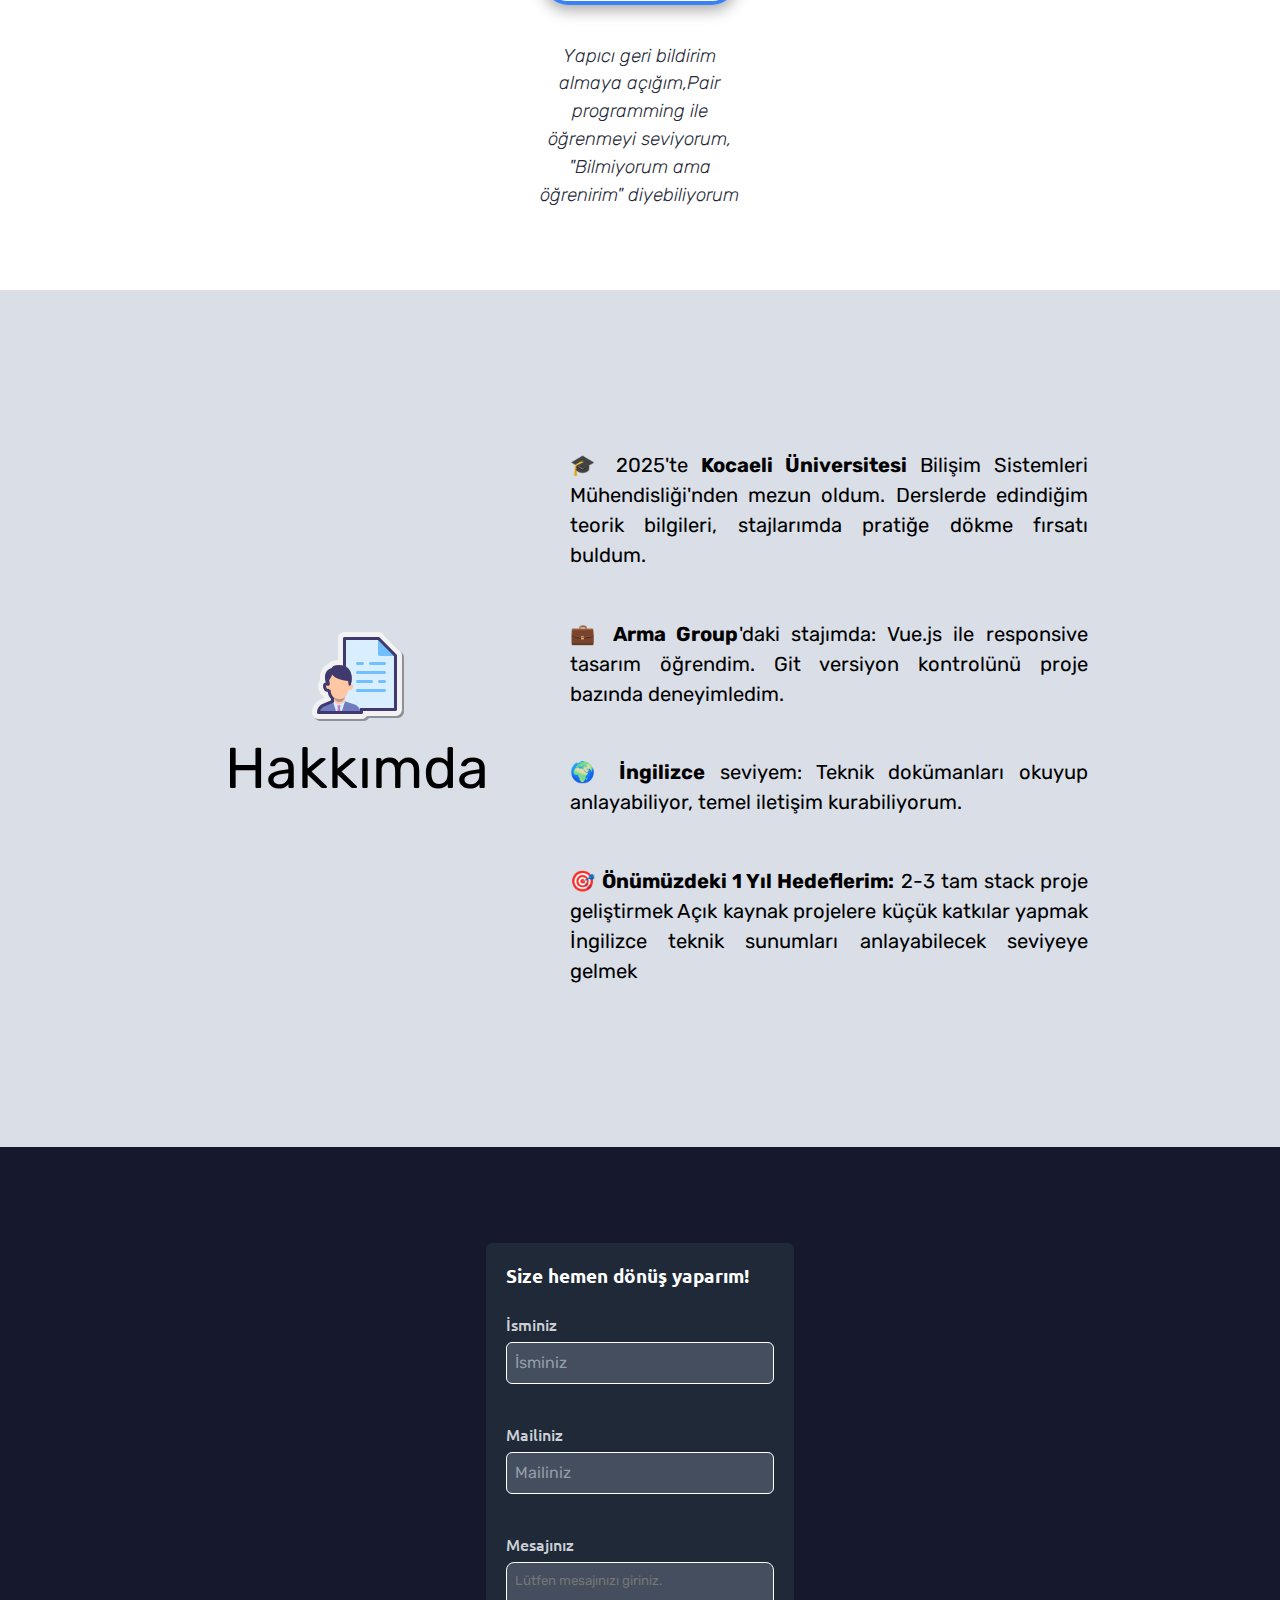
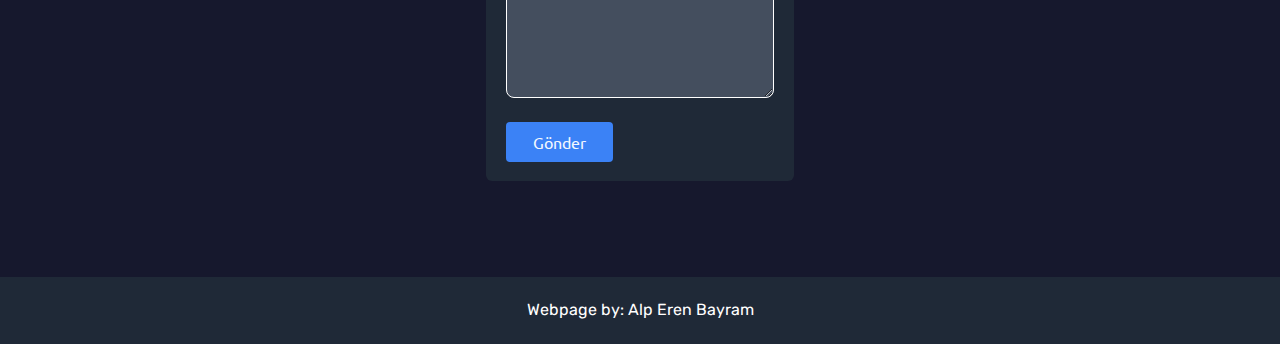
==== commit 543e869a: "içerik güncellemesi" ====
--- a/index.html
+++ b/index.html
@@ -89,8 +89,8 @@
 							<img src="./images/box3.jpg" alt="" />
 						</div>
 						<span class="box-content"
-							>Arma Group'da Vue.js ile arayüz geliştirme temelleri Yigisoft'ta temiz
-							kod prensiplerini uygulama fırsatı Jira ile Agile metodolojisi deneyimi
+							>Arma Group'da Vue.js ile arayüz geliştirme temelleri edindim. Yigisoft'ta temiz
+							kod prensiplerini uygulama fırsatı buldum. Jira ile Agile metodolojisi deneyimi kazandım
 						</span>
 					</div>
 					<div class="box-3 box">
@@ -126,7 +126,7 @@
 					<div class="about-content about">
 						<p>
 							🎓 2025'te <strong>Kocaeli Üniversitesi</strong> Bilişim Sistemleri
-							Mühendisliği'nden mezun olacağım. Derslerde edindiğim teorik bilgileri,
+							Mühendisliği'nden mezun oldum. Derslerde edindiğim teorik bilgileri,
 							stajlarımda pratiğe dökme fırsatı buldum.
 						</p>
 						<p>
--- a/style.css
+++ b/style.css
@@ -186,7 +186,7 @@
 	font-size: calc(1rem + 0.2vw);
 	font-style: italic;
 	flex: 1;
-	max-width: 80%;
+	max-width: 90%;
 	margin-top: 2em;
 }
 
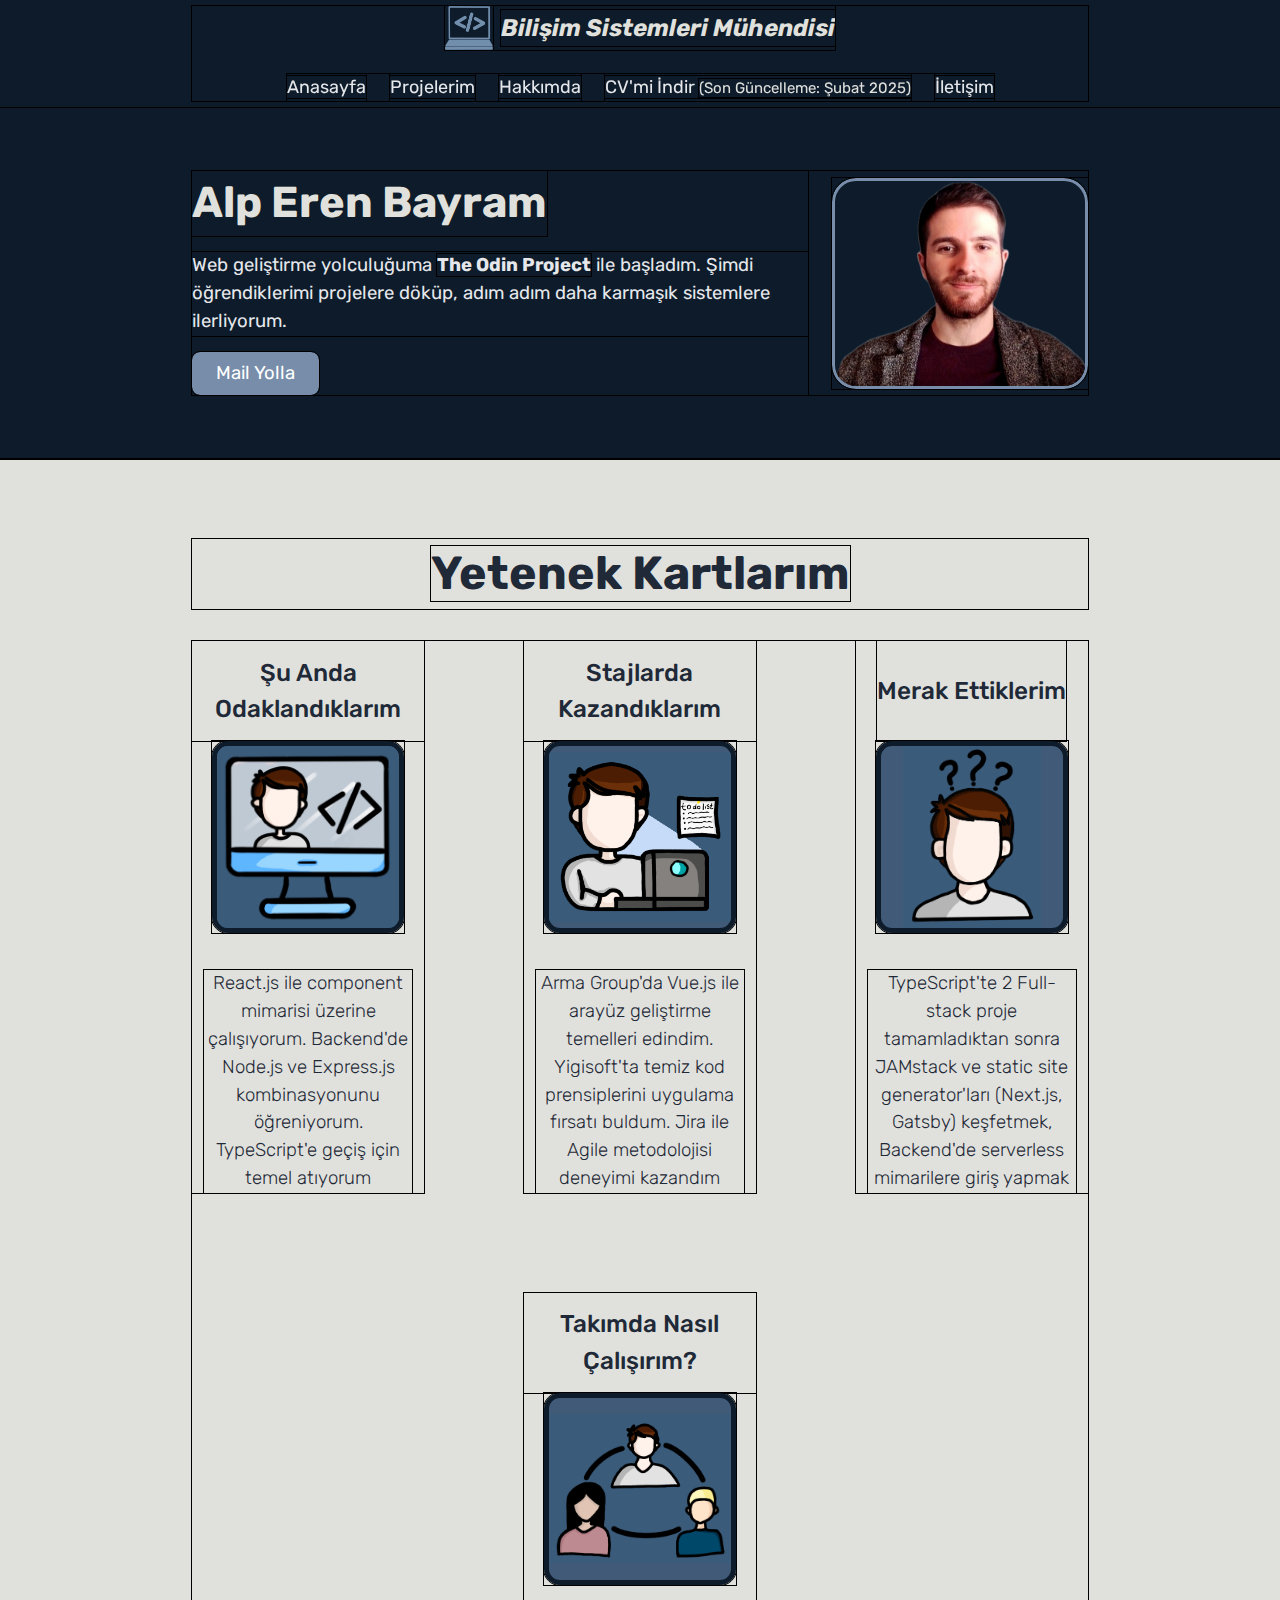
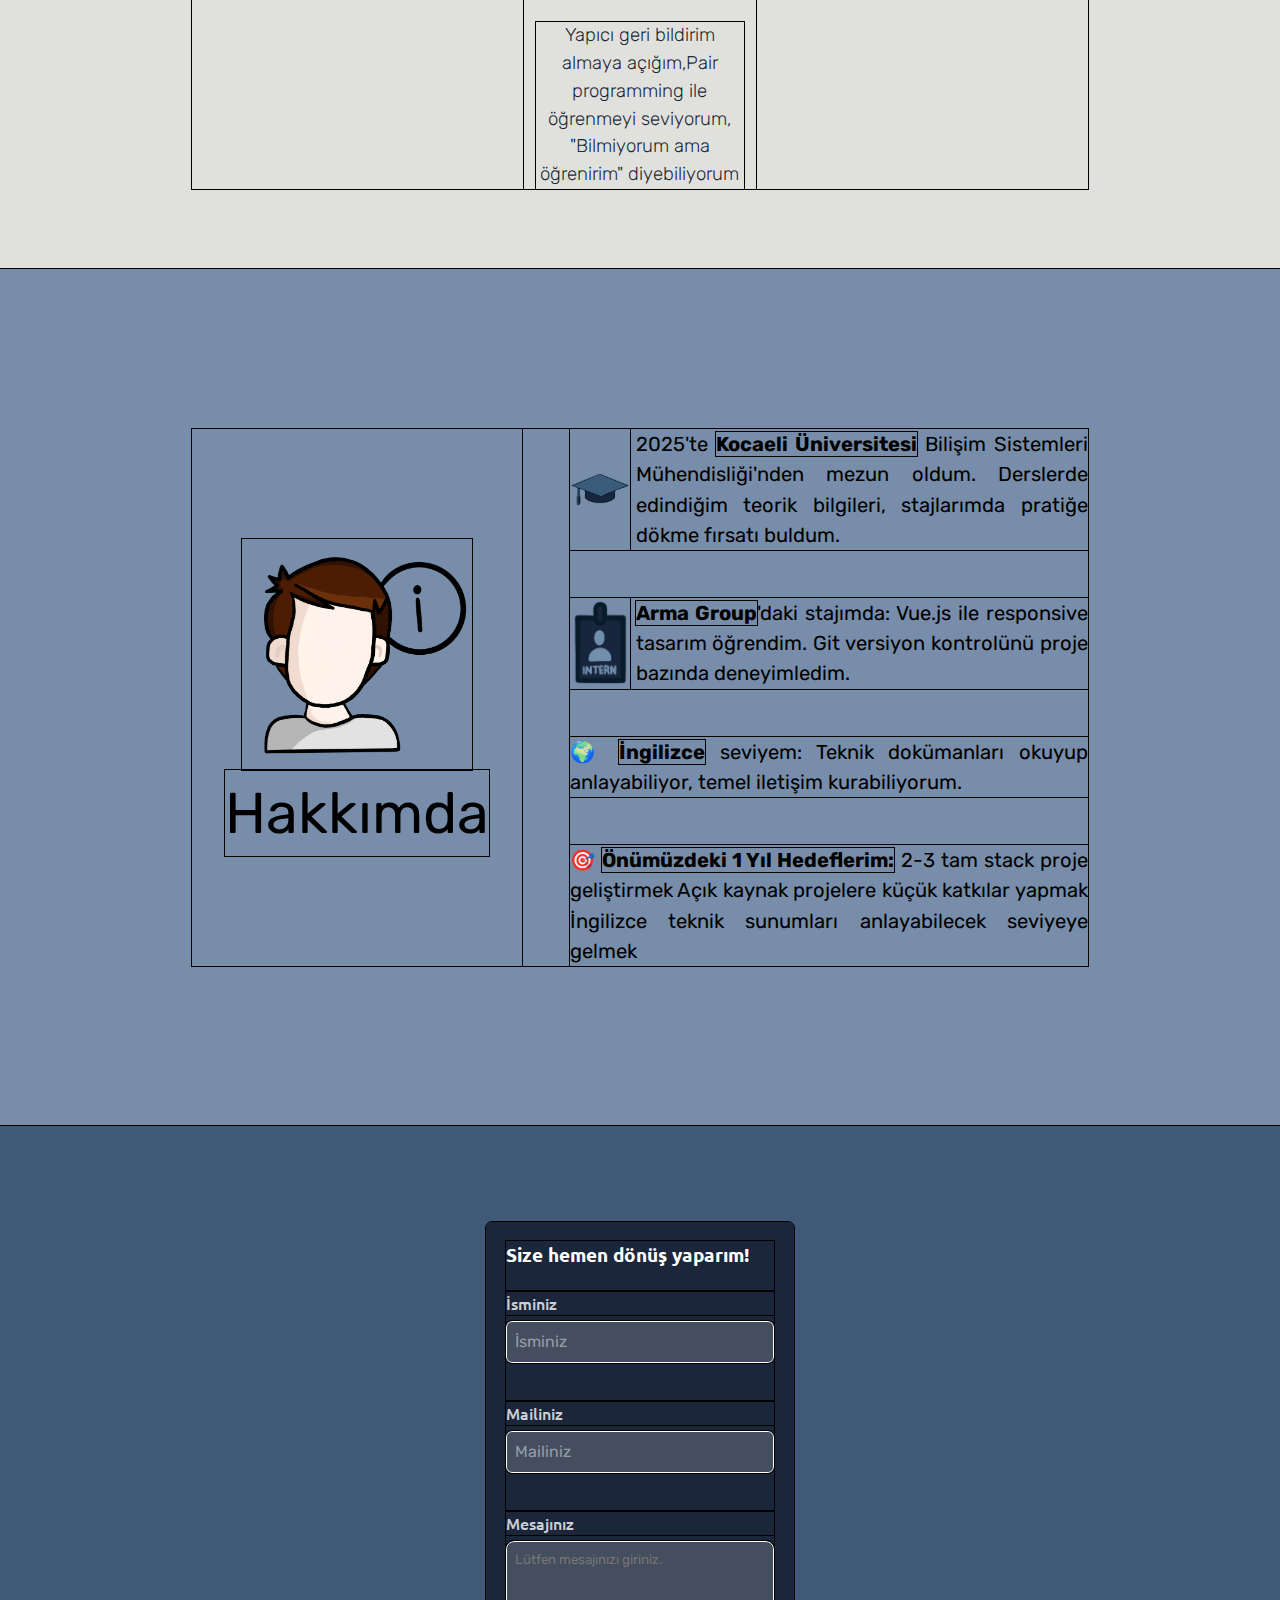
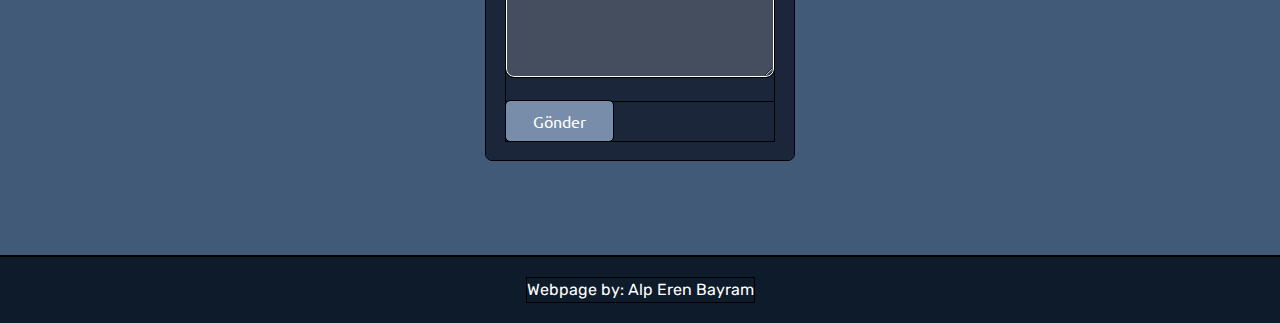
==== commit 160deb01: "tasarım değişikliği" ====
--- a/index.html
+++ b/index.html
@@ -16,7 +16,10 @@
 		<link rel="icon" href="./images/icon2.png" type="image/x-icon" />
 		<link rel="preconnect" href="https://fonts.googleapis.com" />
 		<link rel="preconnect" href="https://fonts.gstatic.com" crossorigin />
-		<link href="https://fonts.googleapis.com/css2?family=Ubuntu:ital,wght@0,500;0,700;1,500;1,700&display=swap" rel="stylesheet">
+		<link
+			href="https://fonts.googleapis.com/css2?family=Ubuntu:ital,wght@0,500;0,700;1,500;1,700&display=swap"
+			rel="stylesheet"
+		/>
 		<link
 			href="https://fonts.googleapis.com/css2?family=Rubik:ital,wght@0,300..900;1,300..900&display=swap"
 			rel="stylesheet"
@@ -30,7 +33,7 @@
 		<div class="sticky">
 			<nav class="header-bar">
 				<div class="header-bar-logo">
-					<img src="./images/resume1.png" alt="logo" />
+					<img src="./images/sezi-tasarım/resim2.png" alt="logo" />
 					<p class="header-bar-logo-text">Bilişim Sistemleri Mühendisi</p>
 				</div>
 				<ul class="header-bar-nav">
@@ -74,7 +77,7 @@
 					<div class="box-1 box">
 						<span class="box-header">Şu Anda Odaklandıklarım</span>
 						<div class="image-1 box-image">
-							<img src="./images/box1.jpg" alt="Öğrenme" />
+							<img src="./images/sezi-tasarım/card1.png" alt="Öğrenme" />
 						</div>
 						<p class="box-content">
 							React.js ile component mimarisi üzerine çalışıyorum. Backend'de Node.js
@@ -86,17 +89,18 @@
 						<span class="box-header">Stajlarda Kazandıklarım</span>
 
 						<div class="image-2 box-image">
-							<img src="./images/box3.jpg" alt="" />
+							<img src="./images/sezi-tasarım/card2.png" alt="" />
 						</div>
 						<span class="box-content"
-							>Arma Group'da Vue.js ile arayüz geliştirme temelleri edindim. Yigisoft'ta temiz
-							kod prensiplerini uygulama fırsatı buldum. Jira ile Agile metodolojisi deneyimi kazandım
+							>Arma Group'da Vue.js ile arayüz geliştirme temelleri edindim.
+							Yigisoft'ta temiz kod prensiplerini uygulama fırsatı buldum. Jira ile
+							Agile metodolojisi deneyimi kazandım
 						</span>
 					</div>
 					<div class="box-3 box">
 						<span class="box-header">Merak Ettiklerim</span>
 						<div class="image-3 box-image">
-							<img src="./images/box4.jpg" alt="" />
+							<img src="./images/sezi-tasarım/card3.png" alt="" />
 						</div>
 						<span class="box-content">
 							TypeScript'te 2 Full-stack proje tamamladıktan sonra JAMstack ve static
@@ -107,7 +111,7 @@
 					<div class="box-4 box">
 						<p class="box-header">Takımda Nasıl Çalışırım?</p>
 						<div class="image-4 box-image">
-							<img src="./images/box2.jpg" alt="" />
+							<img src="./images/sezi-tasarım/card4.PNG" alt="" />
 						</div>
 						<span class="box-content"
 							>Yapıcı geri bildirim almaya açığım,Pair programming ile öğrenmeyi
@@ -120,24 +124,40 @@
 			<section id="main-section-2" class="main-section-2 main-section">
 				<div class="about-container">
 					<div class="about-header about">
-						<img src="./images/about.png" alt="" />
+						<img src="./images/sezi-tasarım/hakkimda.png" alt="" />
 						<div class="about-me">Hakkımda</div>
 					</div>
 					<div class="about-content about">
-						<p>
-							🎓 2025'te <strong>Kocaeli Üniversitesi</strong> Bilişim Sistemleri
-							Mühendisliği'nden mezun oldum. Derslerde edindiğim teorik bilgileri,
-							stajlarımda pratiğe dökme fırsatı buldum.
-						</p>
-						<p>
-							💼 <strong>Arma Group</strong>'daki stajımda: Vue.js ile responsive
-							tasarım öğrendim. Git versiyon kontrolünü proje bazında deneyimledim.
-						</p>
-						<p>
+						<div>
+							<img
+								src="images/sezi-tasarım/hakkimda1.PNG"
+								alt=""
+								class="float-left"
+							/>
+							<p class="hakkimda-paragraf">
+								2025'te <strong>Kocaeli Üniversitesi</strong> Bilişim Sistemleri
+								Mühendisliği'nden mezun oldum. Derslerde edindiğim teorik bilgileri,
+								stajlarımda pratiğe dökme fırsatı buldum.
+							</p>
+						</div>
+						<div>
+							<img
+								src="images/sezi-tasarım/hakkimda2.PNG"
+								alt=""
+								class="float-left"
+							/>
+							<p class="hakkimda-paragraf">
+								<strong>Arma Group</strong>'daki stajımda: Vue.js ile responsive
+								tasarım öğrendim. Git versiyon kontrolünü proje bazında
+								deneyimledim.
+							</p>
+						</div>
+
+						<p class="hakkimda-paragraf">
 							🌍 <strong>İngilizce</strong> seviyem: Teknik dokümanları okuyup
 							anlayabiliyor, temel iletişim kurabiliyorum.
 						</p>
-						<p>
+						<p class="hakkimda-paragraf">
 							🎯 <strong>Önümüzdeki 1 Yıl Hedeflerim:</strong>
 							2-3 tam stack proje geliştirmek Açık kaynak projelere küçük katkılar
 							yapmak İngilizce teknik sunumları anlayabilecek seviyeye gelmek
@@ -194,7 +214,6 @@
 								<label class="form-label">Mesajınız</label>
 
 								<textarea
-									
 									class="form-input-textarea"
 									name="message"
 									placeholder="Lütfen mesajınızı giriniz."
--- a/style.css
+++ b/style.css
@@ -1,10 +1,24 @@
+:root {
+	--shadow-color: 213deg 44% 48%;
+	--shadow-elevation-high: -0.2px 0.1px 0.3px hsl(var(--shadow-color) / 0.27),
+		-1.1px 0.5px 1.4px -0.3px hsl(var(--shadow-color) / 0.27),
+		-2px 0.9px 2.5px -0.6px hsl(var(--shadow-color) / 0.27),
+		-3px 1.4px 3.7px -0.8px hsl(var(--shadow-color) / 0.27),
+		-4.4px 2.1px 5.5px -1.1px hsl(var(--shadow-color) / 0.27),
+		-6.4px 3px 8px -1.4px hsl(var(--shadow-color) / 0.27),
+		-9px 4.2px 11.2px -1.7px hsl(var(--shadow-color) / 0.27),
+		-12.7px 5.9px 15.8px -1.9px hsl(var(--shadow-color) / 0.27),
+		-17.4px 8.1px 21.6px -2.2px hsl(var(--shadow-color) / 0.27),
+		-23.5px 10.9px 29.1px -2.5px hsl(var(--shadow-color) / 0.27);
+}
+
 * {
 	box-sizing: border-box;
 	padding: 0;
 	margin: 0;
 	font-family: "Rubik", sans-serif;
 	line-height: 150%;
-	/* outline: 1.5px solid black; */
+	outline: 1.5px solid black;
 	/* border: 1.5px black solid; */
 }
 /* .header *{
@@ -21,7 +35,7 @@
 }
 
 .header {
-	background-color: #1f2937;
+	background-color: #0d1b2a;
 	color: white;
 	flex-direction: column;
 	display: flex;
@@ -31,14 +45,14 @@
 	display: flex;
 	justify-content: space-between;
 
-	margin-top: 1vw;
-	margin-bottom: 1vw;
+	margin-top: 0.5vw;
+	margin-bottom: 0.5vw;
 	width: 70%;
 	gap: 24px;
 	flex-wrap: wrap;
 }
 .sticky {
-	background-color: #1f2937;
+	background-color: #0d1b2a;
 	color: white;
 	flex-direction: column;
 	display: flex;
@@ -55,6 +69,7 @@
 
 .header-bar * {
 	align-items: center;
+	color: #e0e1dd;
 }
 .header-bar-logo {
 	display: flex;
@@ -70,9 +85,9 @@
 }
 
 .header-bar-logo img {
-	width: 4vw;
+	width: 3vw;
 	min-width: 48px;
-	margin-left: -10px;
+	margin-right: 8px;
 }
 .header-bar-nav a {
 	color: #e5e7eb;
@@ -101,7 +116,7 @@
 	justify-content: center;
 	align-items: flex-start;
 	text-align: left;
-
+	color: #e0e1dd;
 	flex-grow: 1;
 	flex-basis: 320px;
 }
@@ -110,22 +125,22 @@
 	font-weight: 700;
 }
 .header-hero-content p {
+	color: #e0e1dd;
 	font-size: calc(1rem + 0.2vw);
 	color: #e5e7eb;
 }
 .header-hero-content-button {
-	background-color: #3882f6;
+	background-color: #778da9;
 	color: white;
 	border: 0;
 	padding: 8px 24px 8px 24px;
 	border-radius: 8px;
-	font-weight: 700;
+
 	font-size: calc(1rem + 0.2vw);
 	text-decoration: none;
 }
 
 .header-hero-image-container {
-	background-color: #1f2937;
 	display: flex;
 	justify-content: flex-end;
 	height: 100%;
@@ -137,7 +152,7 @@
 .header-hero-image {
 	max-width: 100%;
 	display: flex;
-	border: 3px solid #3882f6;
+	border: 3px solid #778da9;
 	border-radius: 24px;
 }
 
@@ -157,7 +172,7 @@
 	flex-direction: column;
 	display: flex;
 	align-items: center;
-
+	background-color: #e0e1dd;
 	gap: 2em;
 }
 .boxes {
@@ -184,7 +199,7 @@
 	display: flex;
 	font-weight: 300;
 	font-size: calc(1rem + 0.2vw);
-	font-style: italic;
+
 	flex: 1;
 	max-width: 90%;
 	margin-top: 2em;
@@ -204,16 +219,14 @@
 .box-image {
 	display: flex;
 	flex-direction: column;
-
-	border-radius: 24px;
 }
 .box-image img {
-	border-radius: 24px;
-	object-fit: cover;
+	object-fit: contain;
 	width: 12em;
 	height: 12em;
-	border: #3882f6 solid 4px;
-	box-shadow: rgba(0, 0, 0, 0.35) 0px 5px 15px;
+	border-radius: 1rem;
+	border: 5px solid #0d1b2a;
+	background-color: #415a77;
 }
 .box-header {
 	font-size: calc(1.2rem + 0.4vw);
@@ -225,7 +238,7 @@
 }
 
 .main-section-2 {
-	background-color: #d9dee7;
+	background-color: #778da9;
 }
 
 .about-container {
@@ -250,6 +263,26 @@
 	flex-basis: 300px;
 	flex-grow: 1;
 }
+.about-header.about img {
+	object-fit: contain;
+	width: 4em;
+	height: 4em;
+}
+.hakkimda-paragraf{
+	height: 100%;
+}
+.about-content.about div:nth-child(3) p{
+	width: 1.5em;
+}
+.float-left {
+	float: left;
+
+	width: 3em;
+	height: 100%;
+
+	object-fit: contain;
+	margin-right: calc(0.1rem + 0.3vw);
+}
 .about-content {
 	font-size: calc(0.9rem + 0.45vw);
 	justify-content: center;
@@ -259,19 +292,22 @@
 	flex-basis: 400px;
 	flex-grow: 4;
 }
+.about-content.about p {
+	align-self: flex-start;
+}
 .main-section-3 {
 	align-items: center;
 	scroll-margin-top: 0;
-    background-color: #16182d;
+	background-color: #415a77;
 }
 .cta-container {
 	box-sizing: content-box;
 	display: flex;
-    
+
 	flex-basis: 21%;
 
 	height: 500px;
-	background-color: #1f2937;
+	background-color: #1b263b;
 	color: white;
 	padding: clamp(1em, 1.5vw, 5em) clamp(0.5em, 1.5vw, 3.5em);
 
@@ -313,8 +349,8 @@
 	font-family: "Ubuntu", serif;
 	font-size: medium;
 	width: 40%;
-	background-color: #3b82f6;
-	color: #f3f8ff;
+	background-color: #778da9;
+	color: white;
 	padding: 8px;
 	border: none;
 	border-radius: 4px;
@@ -342,8 +378,8 @@
 
 .form-mesaj {
 	height: 0;
-    min-height: 0;
-    flex-grow: 5;
+	min-height: 0;
+	flex-grow: 5;
 }
 .form-input-textarea {
 	background-color: #444e5e;
@@ -352,17 +388,15 @@
 	color: white;
 	padding: 8px;
 	margin-bottom: 24px;
-    min-width: 100%;
-    max-width: 30vw;
-    min-height: 40%;
-    height: 100%;
-   
-
+	min-width: 100%;
+	max-width: 30vw;
+	min-height: 40%;
+	height: 100%;
 }
 
 .footer {
 	display: flex;
-	background-color: #1f2937;
+	background-color: #0d1b2a;
 	color: white;
 	justify-content: center;
 
@@ -370,13 +404,13 @@
 	padding-bottom: clamp(1rem, 1.667vw, 2rem);
 }
 @media (max-width: 848px) {
-	.cta-container{
-		flex-basis: 60%
-	}
-	.cta-content-text-1{
+	.cta-container {
+		flex-basis: 60%;
+	}
+	.cta-content-text-1 {
 		font-size: 4vw;
 	}
-	.form-buton{
+	.form-buton {
 		width: 100%;
 	}
 	.header-hero {
@@ -425,8 +459,8 @@
 }
 
 @media (max-width: 691px) {
-	.cta-container{
-		flex-basis: 70%
+	.cta-container {
+		flex-basis: 70%;
 	}
 	.boxes .box {
 		flex-basis: calc(100%);
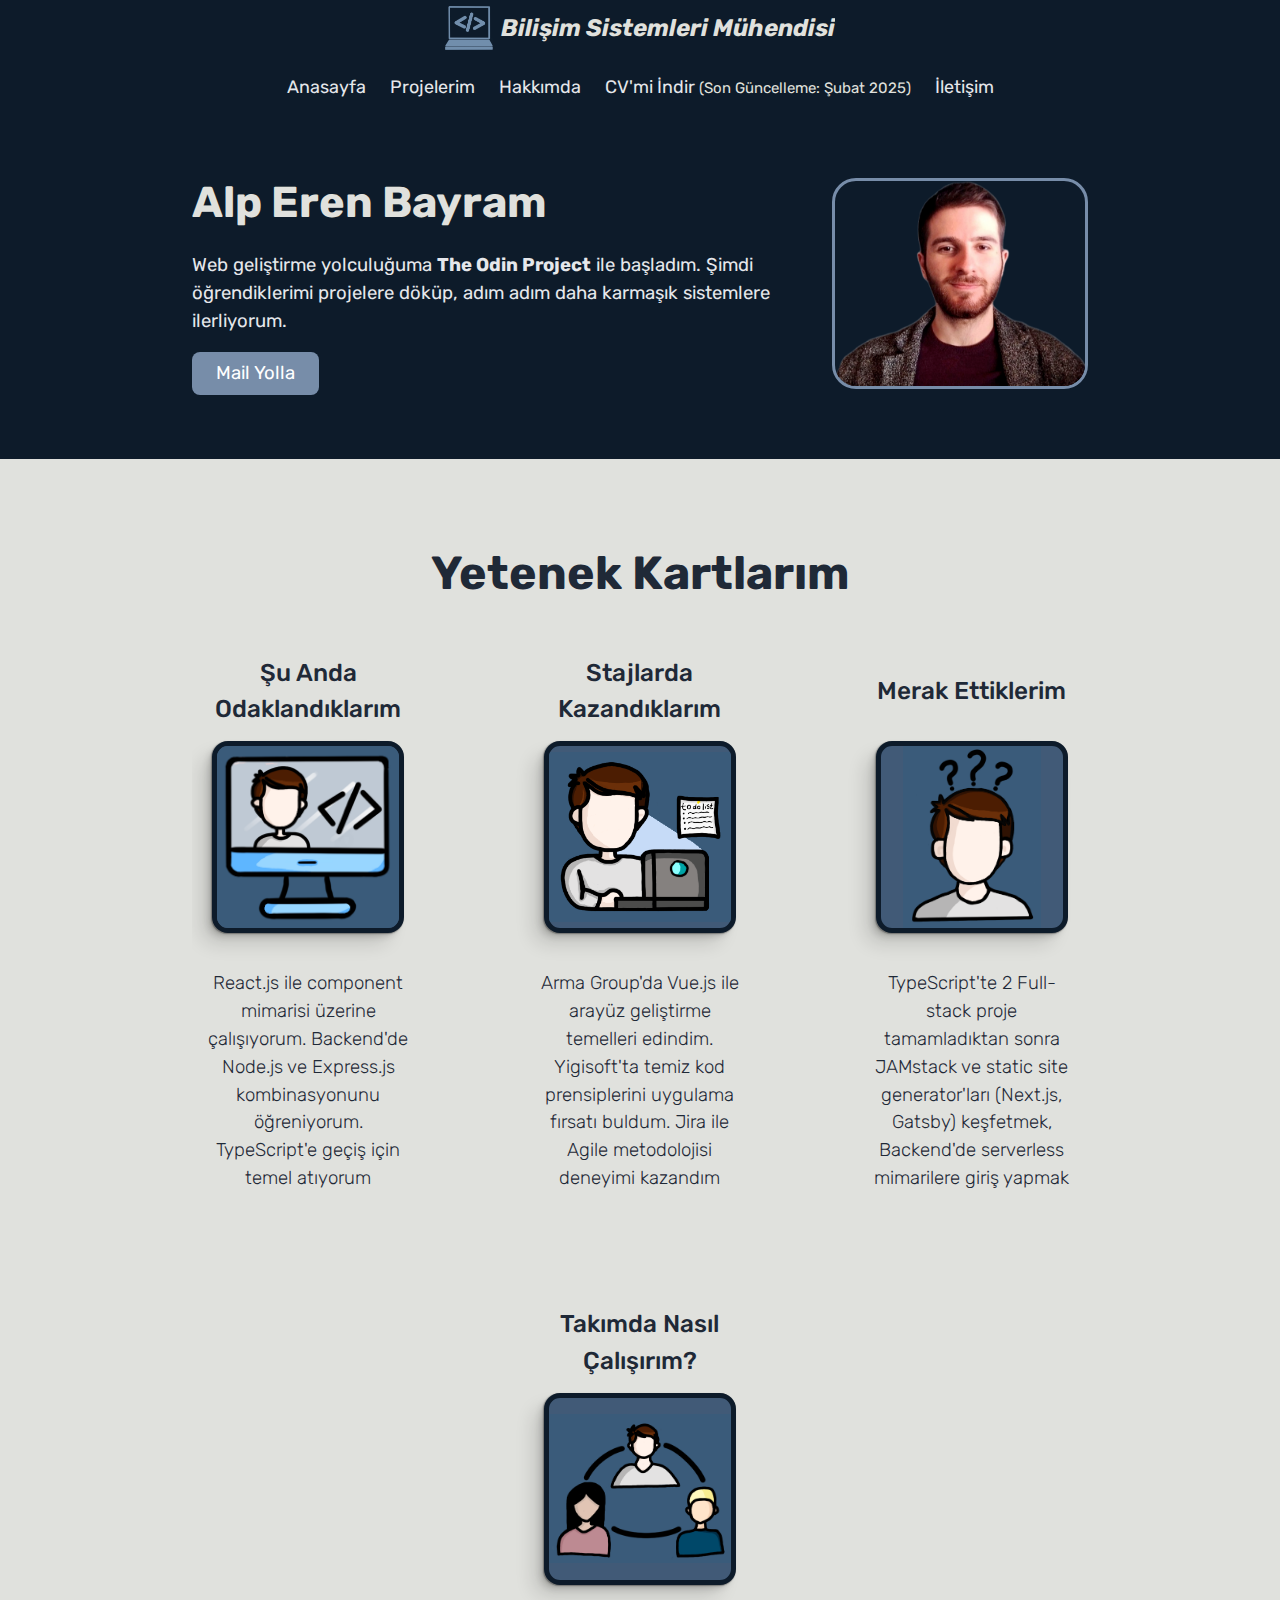
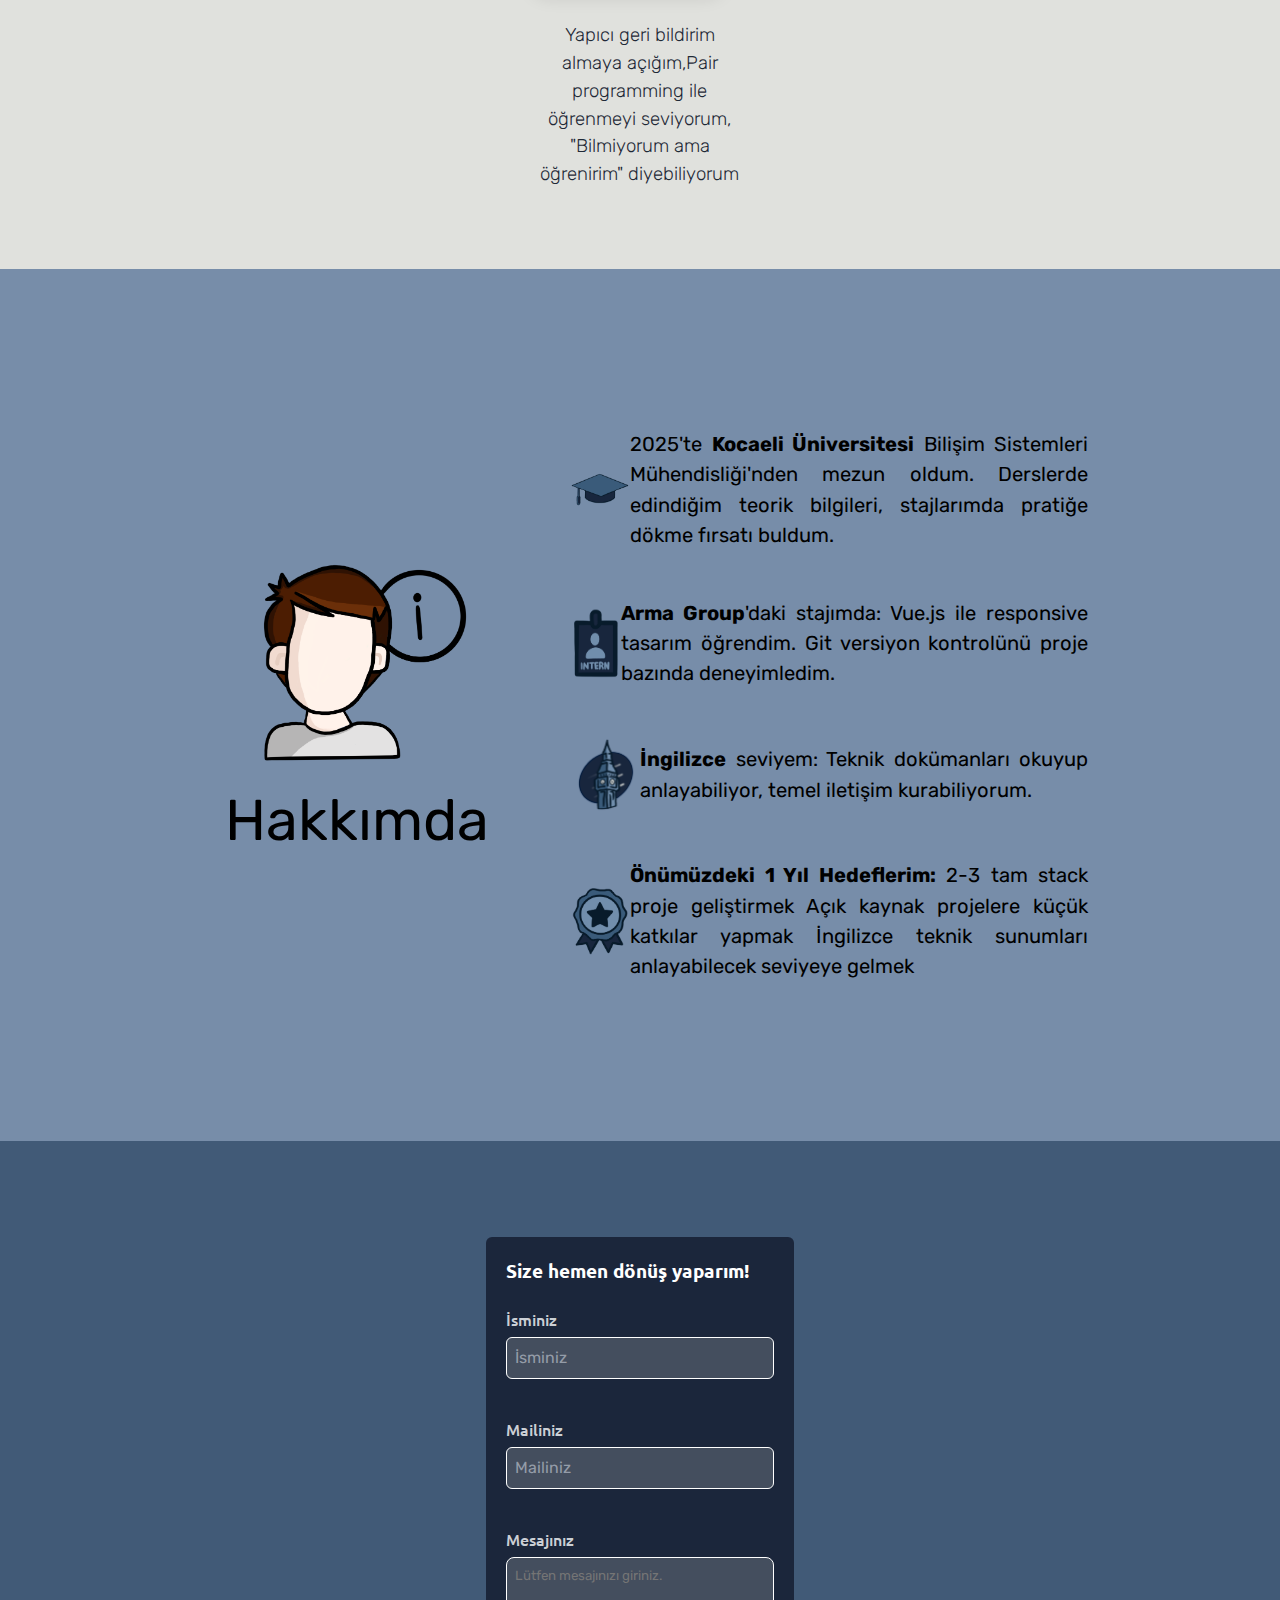
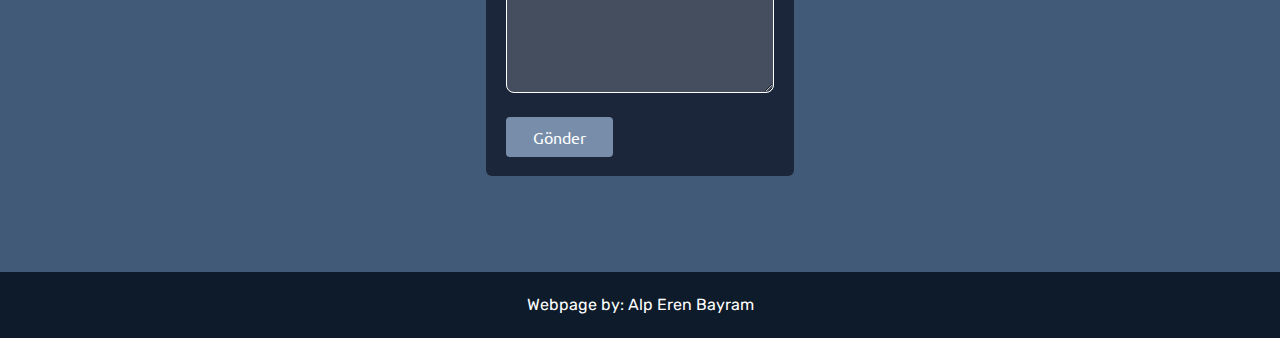
==== commit 48cc458f: "hakkimda düzeltme" ====
--- a/index.html
+++ b/index.html
@@ -152,16 +152,29 @@
 								deneyimledim.
 							</p>
 						</div>
-
-						<p class="hakkimda-paragraf">
-							🌍 <strong>İngilizce</strong> seviyem: Teknik dokümanları okuyup
-							anlayabiliyor, temel iletişim kurabiliyorum.
-						</p>
-						<p class="hakkimda-paragraf">
-							🎯 <strong>Önümüzdeki 1 Yıl Hedeflerim:</strong>
-							2-3 tam stack proje geliştirmek Açık kaynak projelere küçük katkılar
-							yapmak İngilizce teknik sunumları anlayabilecek seviyeye gelmek
-						</p>
+						<div>
+							<img
+								src="images/sezi-tasarım/hakkimda3.PNG"
+								alt=""
+								class="float-left"
+							/>
+							<p class="hakkimda-paragraf">
+								<strong>İngilizce</strong> seviyem: Teknik dokümanları okuyup
+								anlayabiliyor, temel iletişim kurabiliyorum.
+							</p>
+						</div>
+						<div>
+							<img
+								src="images/sezi-tasarım/hakkimda4.PNG"
+								alt=""
+								class="float-left"
+							/>
+							<p class="hakkimda-paragraf">
+								<strong>Önümüzdeki 1 Yıl Hedeflerim:</strong>
+								2-3 tam stack proje geliştirmek Açık kaynak projelere küçük katkılar
+								yapmak İngilizce teknik sunumları anlayabilecek seviyeye gelmek
+							</p>
+						</div>
 					</div>
 				</div>
 			</section>
--- a/style.css
+++ b/style.css
@@ -1,15 +1,10 @@
 :root {
-	--shadow-color: 213deg 44% 48%;
-	--shadow-elevation-high: -0.2px 0.1px 0.3px hsl(var(--shadow-color) / 0.27),
-		-1.1px 0.5px 1.4px -0.3px hsl(var(--shadow-color) / 0.27),
-		-2px 0.9px 2.5px -0.6px hsl(var(--shadow-color) / 0.27),
-		-3px 1.4px 3.7px -0.8px hsl(var(--shadow-color) / 0.27),
-		-4.4px 2.1px 5.5px -1.1px hsl(var(--shadow-color) / 0.27),
-		-6.4px 3px 8px -1.4px hsl(var(--shadow-color) / 0.27),
-		-9px 4.2px 11.2px -1.7px hsl(var(--shadow-color) / 0.27),
-		-12.7px 5.9px 15.8px -1.9px hsl(var(--shadow-color) / 0.27),
-		-17.4px 8.1px 21.6px -2.2px hsl(var(--shadow-color) / 0.27),
-		-23.5px 10.9px 29.1px -2.5px hsl(var(--shadow-color) / 0.27);
+	--shadow-color: 0deg 0% 0%;
+	--shadow-elevation-medium:
+    -0.5px 0.5px 0.7px hsl(var(--shadow-color) / 0.2),
+    -1.7px 1.8px 2.5px -1px hsl(var(--shadow-color) / 0.18),
+    -4.8px 5px 7.1px -2.1px hsl(var(--shadow-color) / 0.16),
+    -12.6px 13.1px 18.7px -3.1px hsl(var(--shadow-color) / 0.14);
 }
 
 * {
@@ -18,7 +13,7 @@
 	margin: 0;
 	font-family: "Rubik", sans-serif;
 	line-height: 150%;
-	outline: 1.5px solid black;
+	/* outline: 1.5px solid black; */
 	/* border: 1.5px black solid; */
 }
 /* .header *{
@@ -219,6 +214,7 @@
 .box-image {
 	display: flex;
 	flex-direction: column;
+	
 }
 .box-image img {
 	object-fit: contain;
@@ -227,6 +223,7 @@
 	border-radius: 1rem;
 	border: 5px solid #0d1b2a;
 	background-color: #415a77;
+	box-shadow: var(--shadow-elevation-medium);
 }
 .box-header {
 	font-size: calc(1.2rem + 0.4vw);
@@ -270,18 +267,23 @@
 }
 .hakkimda-paragraf{
 	height: 100%;
-}
-.about-content.about div:nth-child(3) p{
-	width: 1.5em;
-}
+	align-content: center;
+}
+.about-content.about div:nth-child(2) img{
+	width: 2.5em;
+}
+.about-content.about div:nth-child(3) img{
+	width: 3.5em;
+}
+
 .float-left {
 	float: left;
-
+	margin: auto;
 	width: 3em;
 	height: 100%;
-
+	margin: auto;
 	object-fit: contain;
-	margin-right: calc(0.1rem + 0.3vw);
+	
 }
 .about-content {
 	font-size: calc(0.9rem + 0.45vw);
@@ -292,8 +294,11 @@
 	flex-basis: 400px;
 	flex-grow: 4;
 }
+.about-content.about div{
+	display: flex;
+}
 .about-content.about p {
-	align-self: flex-start;
+	width: 90%;
 }
 .main-section-3 {
 	align-items: center;
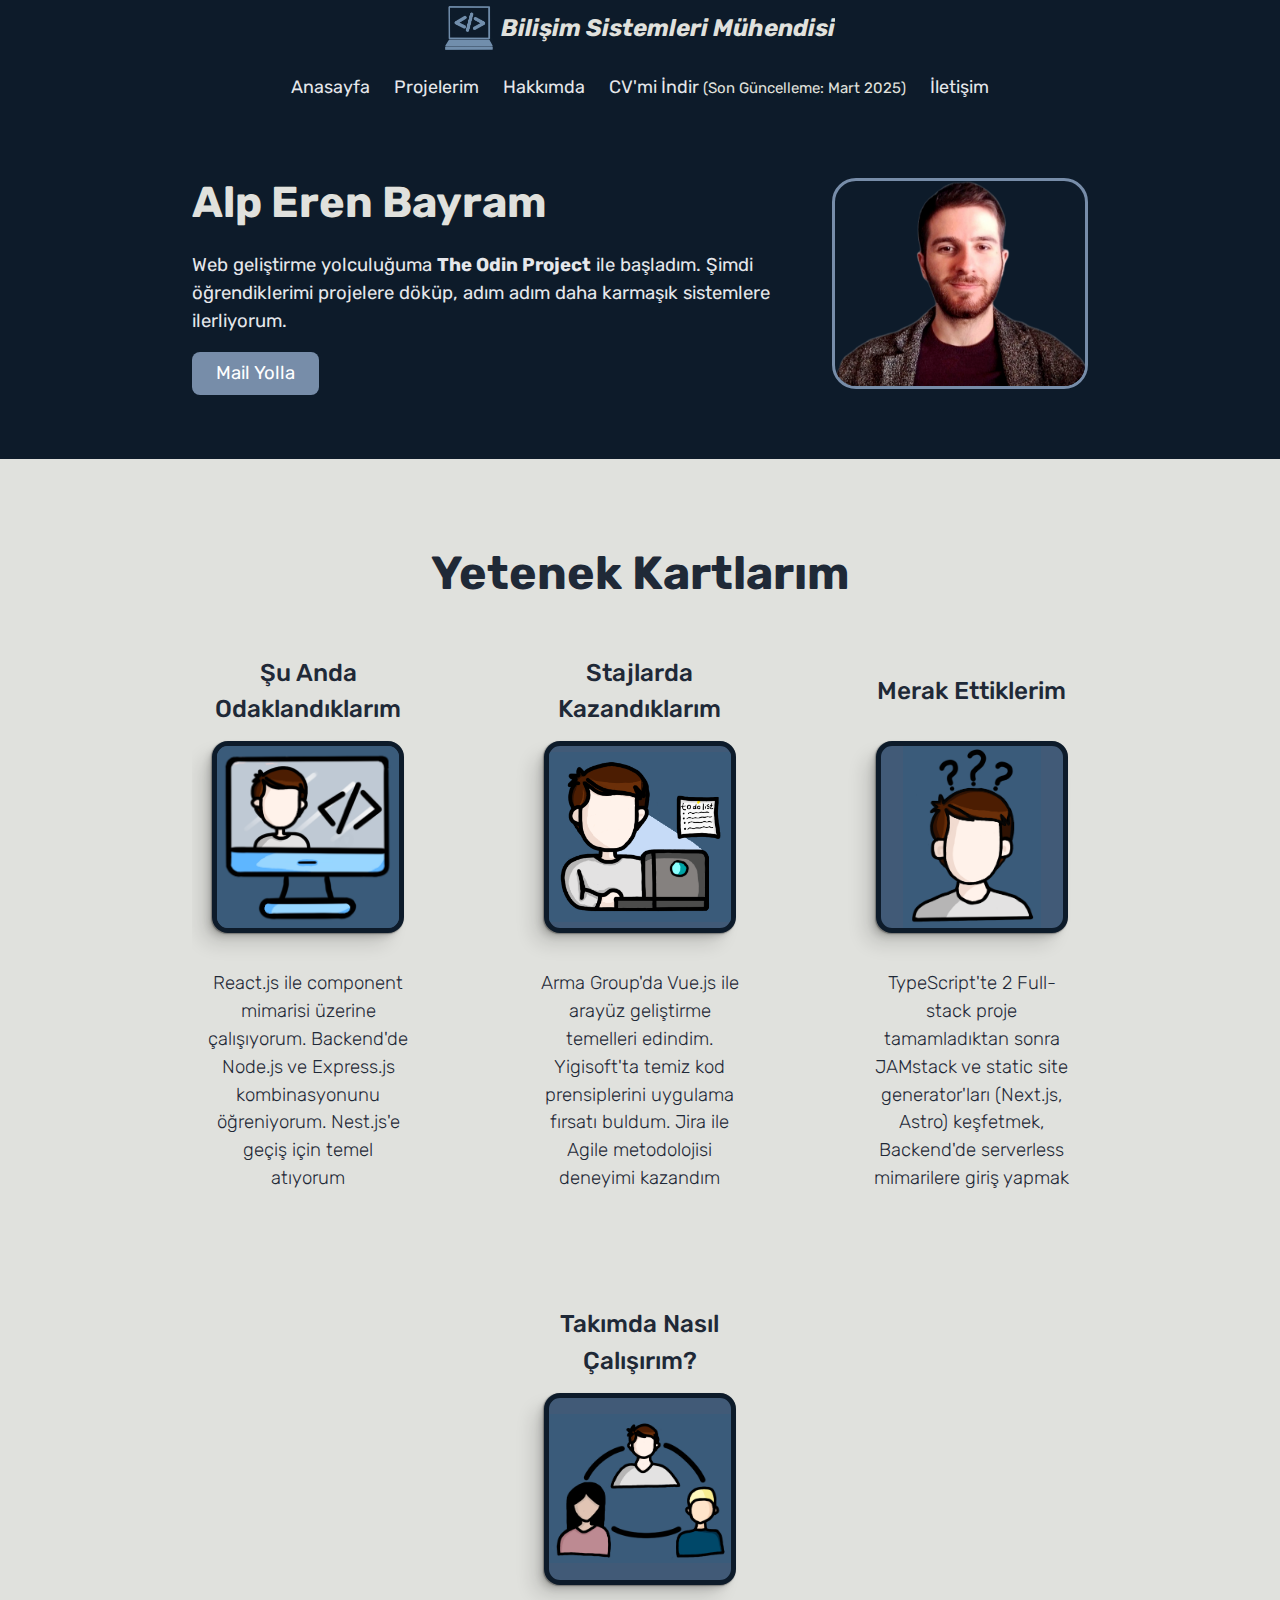
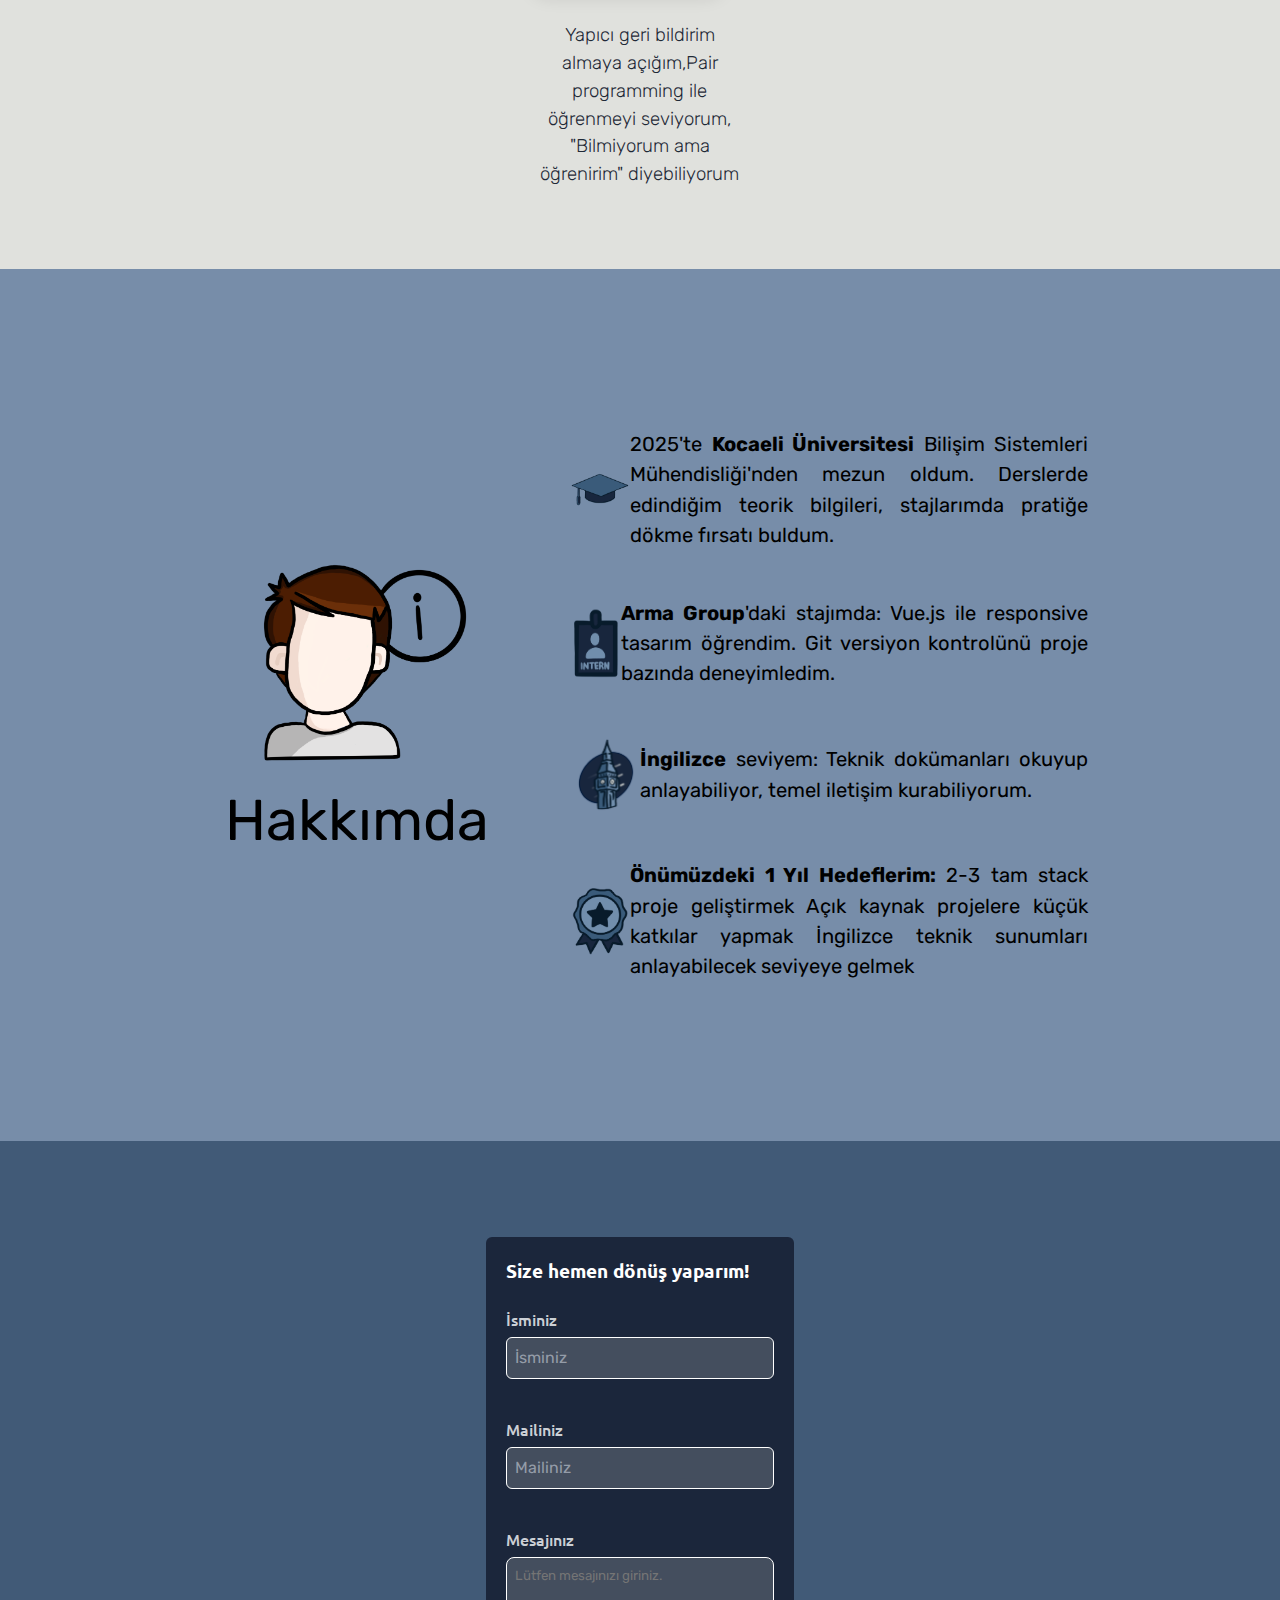
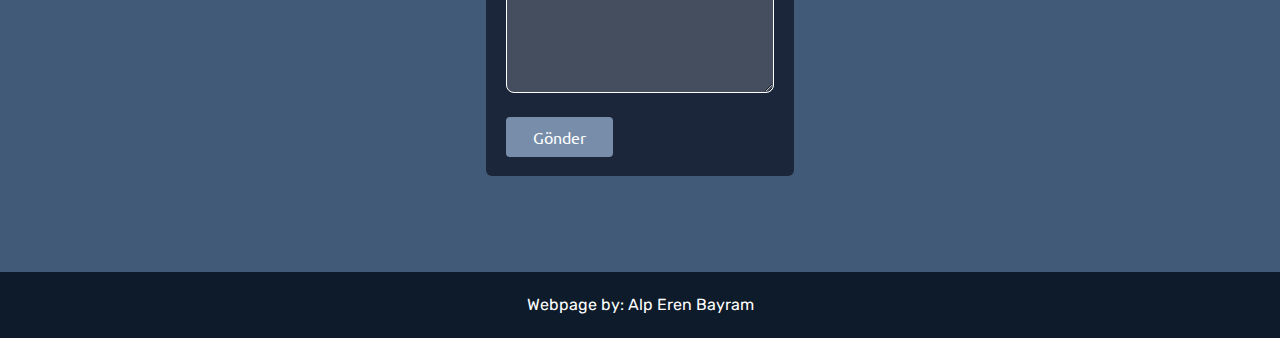
==== commit 81faf78b: "cv güncellemesi" ====
--- a/index.html
+++ b/index.html
@@ -46,7 +46,7 @@
 					<li><a href="#main-section-2">Hakkımda</a></li>
 					<li>
 						<a class="cv-link" href="alpbayramCV.pdf" download
-							>CV'mi İndir <small>(Son Güncelleme: Şubat 2025)</small></a
+							>CV'mi İndir <small>(Son Güncelleme: Mart 2025)</small></a
 						>
 					</li>
 					<li><a href="#main-section-3">İletişim</a></li>
@@ -81,7 +81,7 @@
 						</div>
 						<p class="box-content">
 							React.js ile component mimarisi üzerine çalışıyorum. Backend'de Node.js
-							ve Express.js kombinasyonunu öğreniyorum. TypeScript'e geçiş için temel
+							ve Express.js kombinasyonunu öğreniyorum. Nest.js'e geçiş için temel
 							atıyorum
 						</p>
 					</div>
@@ -104,7 +104,7 @@
 						</div>
 						<span class="box-content">
 							TypeScript'te 2 Full-stack proje tamamladıktan sonra JAMstack ve static
-							site generator'ları (Next.js, Gatsby) keşfetmek, Backend'de serverless
+							site generator'ları (Next.js, Astro) keşfetmek, Backend'de serverless
 							mimarilere giriş yapmak
 						</span>
 					</div>
